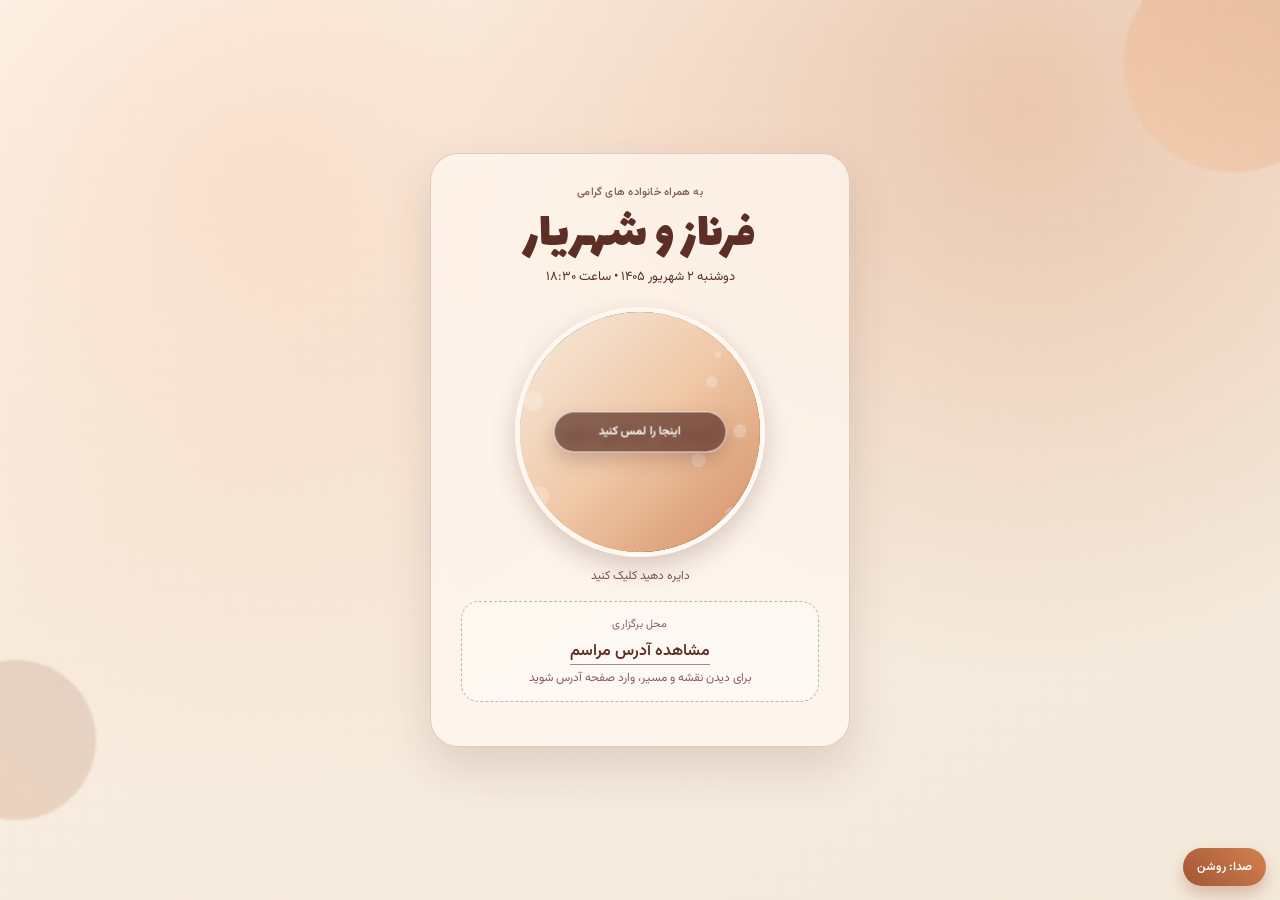
==== index.html @ f707d0f6 "Add start audio button and implement audio playback functionality" ====
<!doctype html>
<html lang="fa" dir="rtl">
  <head>
    <meta charset="UTF-8" />
    <meta name="viewport" content="width=device-width, initial-scale=1, viewport-fit=cover" />
    <title>دعوت نامه عروسی</title>
    <meta
      name="description"
      content="کارت دعوت عروسی تعاملی با تصویر خراش پذیر، آدرس قابل کلیک و اشتراک گذاری آسان"
    />
    <meta property="og:type" content="website" />
    <meta property="og:locale" content="fa_IR" />
    <meta property="og:site_name" content="دعوت نامه عروسی" />
    <meta property="og:title" content="دعوت نامه عروسی فرناز و شهریار" />
    <meta
      property="og:description"
      content="با افتخار شما را به جشن عروسی فرناز و شهریار دعوت می کنیم"
    />
    <meta property="og:url" content="https://tafti.github.io/farnaz-wed-invitation/" />
    <meta
      property="og:image"
      content="https://tafti.github.io/farnaz-wed-invitation/assets/share-thumb.png"
    />
    <meta property="og:image:width" content="1200" />
    <meta property="og:image:height" content="1200" />

    <meta name="twitter:card" content="summary_large_image" />
    <meta name="twitter:title" content="دعوت نامه عروسی فرناز و شهریار" />
    <meta
      name="twitter:description"
      content="با افتخار شما را به جشن عروسی فرناز و شهریار دعوت می کنیم"
    />
    <meta
      name="twitter:image"
      content="https://tafti.github.io/farnaz-wed-invitation/assets/share-thumb.png"
    />
    <link rel="preconnect" href="https://fonts.googleapis.com" />
    <link rel="preconnect" href="https://fonts.gstatic.com" crossorigin />
    <link
      href="https://fonts.googleapis.com/css2?family=Lalezar&family=Vazirmatn:wght@300;400;500;600;700&display=swap"
      rel="stylesheet"
    />
    <link rel="stylesheet" href="styles.css" />
  </head>
  <body>
    <div class="intro-doors" aria-hidden="true">
      <div class="intro-door intro-door-left"></div>
      <div class="intro-door intro-door-right"></div>
      <div class="intro-door-title">دعوت عروسی</div>
    </div>

    <main class="page">
      <div class="bg-shape bg-shape-1" aria-hidden="true"></div>
      <div class="bg-shape bg-shape-2" aria-hidden="true"></div>
      <div class="grain" aria-hidden="true"></div>

      <section class="invite-card" aria-label="کارت دعوت عروسی">
        <p class="eyebrow">به همراه خانواده های گرامی</p>
        <h1 class="names"> فرناز  و شهریار</h1>
        <p class="date">دوشنبه ۲ شهریور ۱۴۰۵ • ساعت ۱۸:۳۰</p>

        <div class="scratch-wrap">
          <div class="reveal-photo" role="img" aria-label="تصویر عروس و داماد">
            <img src="shahriarwed.jpg" alt="تصویر عروس و داماد" />
            <canvas id="scratchCanvas" aria-hidden="true"></canvas>
            <button id="startAudioBtn" class="start-audio-btn" type="button">   اینجا را لمس کنید
            </button>
          </div>
          <p class="scratch-hint" id="scratchHint">دایره دهید کلیک کنید</p>
        </div>

        <div class="details">
          <p class="detail-title">محل برگزاری</p>
          <a
            class="venue-link"
            href="address.html"
            aria-label="باز کردن صفحه آدرس"
          >
            مشاهده آدرس مراسم
          </a>
          <p class="detail-note">برای دیدن نقشه و مسیر، وارد صفحه آدرس شوید</p>
        </div>

      </section>
    </main>

    <button id="muteBtn" class="mute-btn" type="button" aria-label="قطع یا وصل صدا">
      صدا: روشن
    </button>

    <audio
      id="weddingAudio"
      src="assets/wedding.mp3"
      loop
      preload="auto"
      playsinline
      webkit-playsinline
    ></audio>

    <script src="script.js"></script>
  </body>
</html>
---- styles.css ----
:root {
  --sand: #f3e9db;
  --peach: #f6c8a7;
  --amber: #d2814f;
  --plum: #5b2f26;
  --cream: #fff8f1;
  --card: rgba(255, 248, 241, 0.76);
  --line: rgba(91, 47, 38, 0.2);
  --shadow: 0 20px 45px rgba(91, 47, 38, 0.15);
}

* {
  box-sizing: border-box;
}

html,
body {
  margin: 0;
  min-height: 100%;
}

body {
  font-family: "Vazirmatn", sans-serif;
  color: var(--plum);
  background:
    radial-gradient(circle at 20% 20%, rgba(246, 200, 167, 0.45), transparent 50%),
    radial-gradient(circle at 80% 12%, rgba(210, 129, 79, 0.35), transparent 44%),
    linear-gradient(145deg, #fffaf4 0%, #f8ecdf 35%, #f3e9db 100%);
}

.intro-doors {
  position: fixed;
  inset: 0;
  z-index: 30;
  pointer-events: none;
  overflow: hidden;
  animation: hideIntro 160ms linear 1650ms forwards;
}

.intro-door {
  position: absolute;
  top: 0;
  bottom: 0;
  width: 50%;
  background:
    linear-gradient(180deg, rgba(255, 255, 255, 0.52), rgba(217, 203, 191, 0.34)),
    repeating-linear-gradient(
      90deg,
      rgba(255, 255, 255, 0.32) 0,
      rgba(255, 255, 255, 0.32) 10px,
      rgba(225, 216, 206, 0.4) 10px,
      rgba(225, 216, 206, 0.4) 20px
    ),
    linear-gradient(140deg, #ffffff, #efe5db);
  box-shadow:
    inset 0 0 0 2px rgba(241, 233, 225, 0.95),
    inset 0 0 40px rgba(183, 161, 139, 0.16);
}

.intro-door::before,
.intro-door::after {
  content: "";
  position: absolute;
}

.intro-door::before {
  inset: 12% 10%;
  border-radius: 10px;
  border: 2px solid rgba(201, 183, 165, 0.45);
}

.intro-door::after {
  top: 50%;
  width: 14px;
  height: 14px;
  border-radius: 50%;
  transform: translateY(-50%);
  background: radial-gradient(circle at 35% 35%, #fff5e2, #d4a070 60%, #9b673d 100%);
}

.intro-door-left {
  left: 0;
  transform-origin: left center;
  animation: introOpenLeft 1300ms cubic-bezier(0.2, 0.82, 0.2, 1) 320ms forwards;
}

.intro-door-left::after {
  right: 14px;
}

.intro-door-right {
  right: 0;
  transform-origin: right center;
  animation: introOpenRight 1300ms cubic-bezier(0.2, 0.82, 0.2, 1) 320ms forwards;
}

.intro-door-right::after {
  left: 14px;
}

.intro-door-title {
  position: absolute;
  top: 12%;
  left: 50%;
  transform: translateX(-50%);
  font-family: "Lalezar", cursive;
  font-size: clamp(32px, 8vw, 54px);
  color: #fff8f0;
  letter-spacing: 0.02em;
  text-shadow: 0 2px 14px rgba(0, 0, 0, 0.35);
  animation: introTitleFade 900ms ease 350ms forwards;
}

.page {
  position: relative;
  min-height: 100dvh;
  padding: 16px;
  display: grid;
  place-items: center;
  overflow: hidden;
}

.bg-shape {
  position: absolute;
  border-radius: 999px;
  filter: blur(1px);
  animation: float 9s ease-in-out infinite;
}

.bg-shape-1 {
  width: 220px;
  height: 220px;
  background: linear-gradient(45deg, rgba(246, 200, 167, 0.6), rgba(210, 129, 79, 0.35));
  top: -48px;
  right: -64px;
}

.bg-shape-2 {
  width: 160px;
  height: 160px;
  background: linear-gradient(45deg, rgba(210, 129, 79, 0.25), rgba(91, 47, 38, 0.13));
  left: -64px;
  bottom: 80px;
  animation-delay: 1.2s;
}

.grain {
  position: absolute;
  inset: 0;
  background-image: radial-gradient(rgba(255, 255, 255, 0.3) 1px, transparent 0);
  background-size: 3px 3px;
  mix-blend-mode: soft-light;
  pointer-events: none;
}

.invite-card {
  position: relative;
  z-index: 1;
  width: min(100%, 420px);
  padding: 26px 22px 28px;
  border-radius: 28px;
  background: var(--card);
  border: 1px solid var(--line);
  backdrop-filter: blur(9px);
  box-shadow: var(--shadow);
  text-align: center;
  animation: reveal 700ms cubic-bezier(0.2, 0.9, 0.25, 1);
}

.eyebrow {
  margin: 0;
  letter-spacing: 0.02em;
  font-size: 11px;
  font-weight: 500;
  opacity: 0.78;
}

.names {
  margin: 10px 0 6px;
  font-family: "Lalezar", cursive;
  font-size: clamp(40px, 12vw, 52px);
  line-height: 0.95;
  font-weight: 400;
}

.date {
  margin: 0 0 20px;
  font-size: 13px;
  letter-spacing: 0;
}

.scratch-wrap {
  margin: 0 auto 16px;
}

.reveal-photo {
  position: relative;
  width: min(70vw, 250px);
  aspect-ratio: 1;
  margin: 0 auto;
  border-radius: 50%;
  overflow: hidden;
  border: 5px solid rgba(255, 248, 241, 0.9);
  box-shadow: 0 10px 26px rgba(91, 47, 38, 0.23);
}

.reveal-photo img,
.reveal-photo canvas {
  position: absolute;
  inset: 0;
  width: 100%;
  height: 100%;
}

.reveal-photo img {
  object-fit: cover;
  transform: scale(1.02);
}

.reveal-photo canvas {
  touch-action: none;
}

.start-audio-btn {
  position: absolute;
  z-index: 2;
  top: 50%;
  left: 50%;
  width: min(72%, 178px);
  transform: translate(-50%, -50%);
  border: 1px solid rgba(255, 255, 255, 0.78);
  border-radius: 999px;
  padding: 10px 12px;
  font: inherit;
  font-size: 12px;
  font-weight: 600;
  line-height: 1.6;
  color: #fff;
  background: rgba(91, 47, 38, 0.7);
  box-shadow: 0 8px 18px rgba(91, 47, 38, 0.25);
  backdrop-filter: blur(4px);
  cursor: pointer;
  transition: opacity 220ms ease, transform 220ms ease;
}

.start-audio-btn.is-hidden {
  opacity: 0;
  transform: translate(-50%, -50%) scale(0.9);
  pointer-events: none;
}

.scratch-hint {
  margin: 10px 0 0;
  font-size: 12px;
  letter-spacing: 0;
  opacity: 0.8;
  transition: opacity 220ms ease;
}

.details {
  margin: 16px 0 14px;
  padding: 14px;
  border-radius: 18px;
  border: 1px dashed rgba(91, 47, 38, 0.34);
  background: rgba(255, 255, 255, 0.33);
}

.detail-title {
  margin: 0;
  letter-spacing: 0.02em;
  font-size: 11px;
  opacity: 0.74;
}

.venue-link {
  display: inline-block;
  margin: 6px 0 4px;
  color: var(--plum);
  font-weight: 600;
  text-decoration: none;
  border-bottom: 1px solid rgba(91, 47, 38, 0.55);
}

.detail-note {
  margin: 0;
  font-size: 12px;
  opacity: 0.75;
}

.address-card {
  width: min(100%, 460px);
}

.address-image-wrap {
  margin: 0 auto 14px;
  border-radius: 16px;
  overflow: hidden;
  border: 1px solid rgba(91, 47, 38, 0.2);
  background: rgba(255, 255, 255, 0.5);
}

.address-image {
  display: block;
  width: 100%;
  height: auto;
}

.back-link {
  display: inline-block;
  margin-top: 6px;
  color: var(--plum);
  font-weight: 500;
  text-decoration: none;
  border-bottom: 1px solid rgba(91, 47, 38, 0.5);
}

.mute-btn {
  position: fixed;
  right: 14px;
  bottom: calc(14px + env(safe-area-inset-bottom));
  z-index: 40;
  border: 0;
  border-radius: 999px;
  padding: 10px 14px;
  font: inherit;
  font-size: 12px;
  font-weight: 600;
  color: #fff;
  background: linear-gradient(45deg, #a25534, #d2814f);
  box-shadow: 0 8px 16px rgba(162, 85, 52, 0.32);
  cursor: pointer;
}


@keyframes reveal {
  from {
    opacity: 0;
    transform: translateY(14px) scale(0.98);
  }

  to {
    opacity: 1;
    transform: translateY(0) scale(1);
  }
}

@keyframes introOpenLeft {
  from {
    transform: perspective(1100px) rotateY(0deg);
  }

  to {
    transform: perspective(1100px) rotateY(-110deg);
  }
}

@keyframes introOpenRight {
  from {
    transform: perspective(1100px) rotateY(0deg);
  }

  to {
    transform: perspective(1100px) rotateY(110deg);
  }
}

@keyframes introTitleFade {
  from {
    opacity: 1;
  }

  to {
    opacity: 0;
  }
}

@keyframes hideIntro {
  to {
    opacity: 0;
    visibility: hidden;
  }
}

@keyframes float {
  0%,
  100% {
    transform: translateY(0) rotate(0deg);
  }

  50% {
    transform: translateY(12px) rotate(4deg);
  }
}

@media (min-width: 640px) {
  .invite-card {
    padding: 30px;
  }
}

@media (prefers-reduced-motion: reduce) {
  .intro-doors {
    display: none;
  }

  *,
  *::before,
  *::after {
    animation: none !important;
    transition: none !important;
    scroll-behavior: auto !important;
  }
}
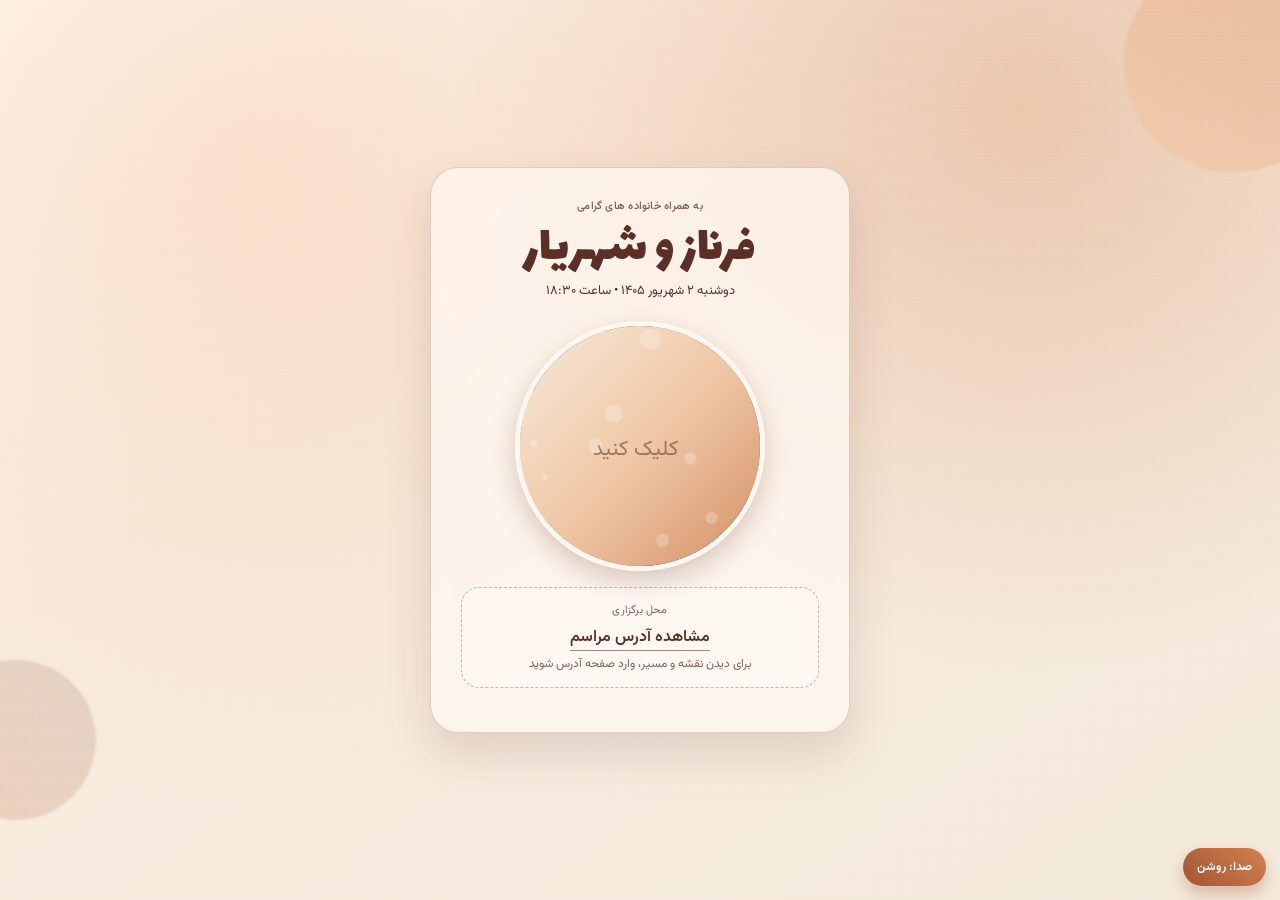
==== commit d3bd0828: "Remove start audio button and associated styles from the scratch card setup" ====
--- a/index.html
+++ b/index.html
@@ -63,10 +63,8 @@
           <div class="reveal-photo" role="img" aria-label="تصویر عروس و داماد">
             <img src="shahriarwed.jpg" alt="تصویر عروس و داماد" />
             <canvas id="scratchCanvas" aria-hidden="true"></canvas>
-            <button id="startAudioBtn" class="start-audio-btn" type="button">   اینجا را لمس کنید
-            </button>
           </div>
-          <p class="scratch-hint" id="scratchHint">دایره دهید کلیک کنید</p>
+         
         </div>
 
         <div class="details">
--- a/styles.css
+++ b/styles.css
@@ -221,34 +221,6 @@
   touch-action: none;
 }
 
-.start-audio-btn {
-  position: absolute;
-  z-index: 2;
-  top: 50%;
-  left: 50%;
-  width: min(72%, 178px);
-  transform: translate(-50%, -50%);
-  border: 1px solid rgba(255, 255, 255, 0.78);
-  border-radius: 999px;
-  padding: 10px 12px;
-  font: inherit;
-  font-size: 12px;
-  font-weight: 600;
-  line-height: 1.6;
-  color: #fff;
-  background: rgba(91, 47, 38, 0.7);
-  box-shadow: 0 8px 18px rgba(91, 47, 38, 0.25);
-  backdrop-filter: blur(4px);
-  cursor: pointer;
-  transition: opacity 220ms ease, transform 220ms ease;
-}
-
-.start-audio-btn.is-hidden {
-  opacity: 0;
-  transform: translate(-50%, -50%) scale(0.9);
-  pointer-events: none;
-}
-
 .scratch-hint {
   margin: 10px 0 0;
   font-size: 12px;
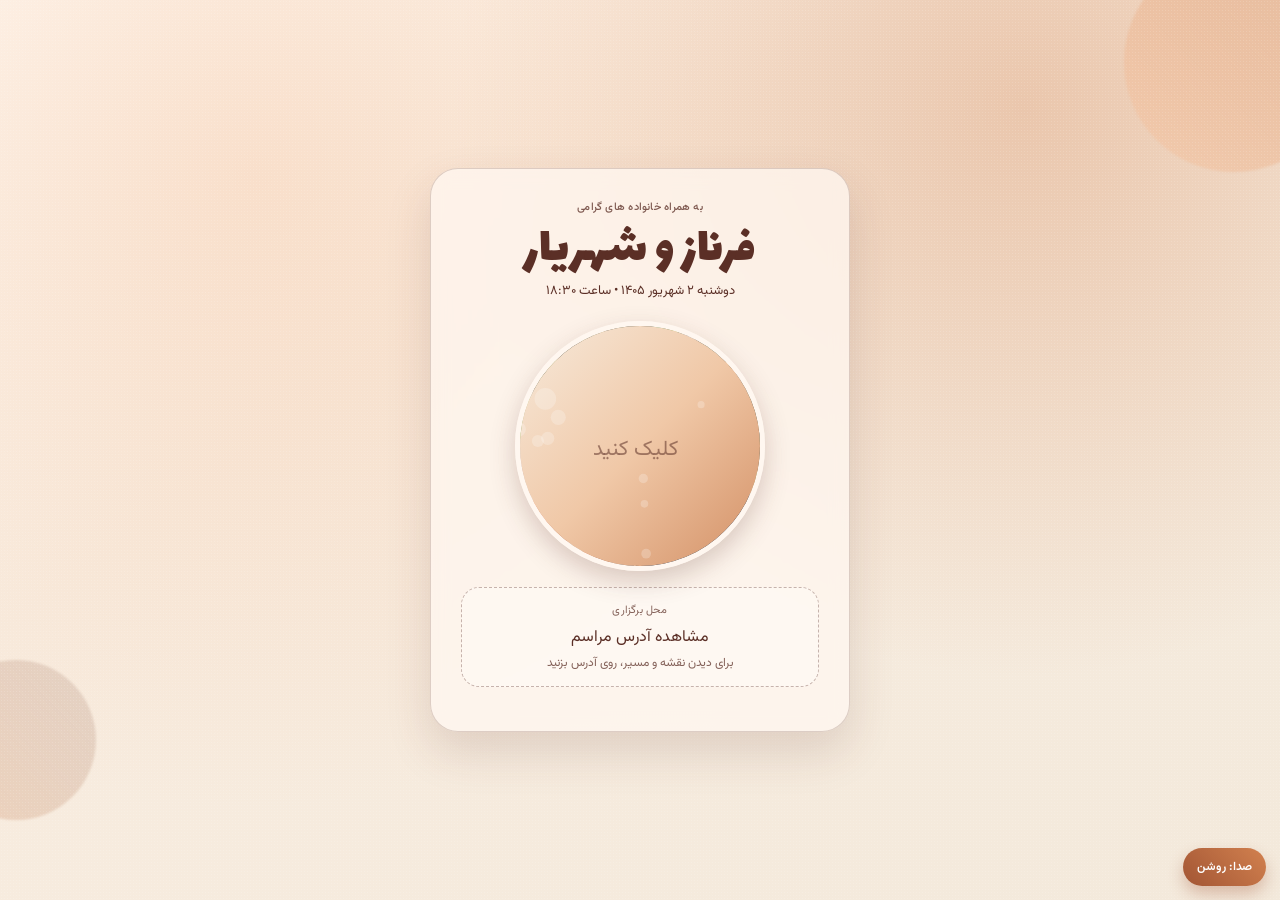
==== commit 110d481a: "Add address modal and audio playback functionality with mute control" ====
--- a/index.html
+++ b/index.html
@@ -69,18 +69,34 @@
 
         <div class="details">
           <p class="detail-title">محل برگزاری</p>
-          <a
-            class="venue-link"
-            href="address.html"
-            aria-label="باز کردن صفحه آدرس"
-          >
+          <button id="addressBtn" class="venue-link address-open-btn" type="button" aria-haspopup="dialog">
             مشاهده آدرس مراسم
-          </a>
-          <p class="detail-note">برای دیدن نقشه و مسیر، وارد صفحه آدرس شوید</p>
+          </button>
+          <p class="detail-note">برای دیدن نقشه و مسیر، روی آدرس بزنید</p>
         </div>
 
       </section>
     </main>
+
+    <div id="addressModal" class="address-modal" aria-hidden="true" role="dialog" aria-modal="true" aria-label="آدرس مراسم">
+      <div class="address-modal-backdrop" data-close-address></div>
+      <section class="address-modal-content">
+        <button class="address-modal-close" type="button" data-close-address aria-label="بستن صفحه آدرس">×</button>
+        <p class="eyebrow">آدرس مراسم</p>
+        <h2 class="names">فرناز و شهریار</h2>
+        <div class="address-image-wrap">
+          <img src="address.jpg" alt="نقشه و QR آدرس مراسم" class="address-image" />
+        </div>
+        <a
+          class="map-route-link"
+          href="https://balad.ir/p/%D8%A8%D8%A7%D8%BA-%D8%B9%D9%85%D8%A7%D8%B1%D8%AA-%D9%85%D8%A7%D8%B1%DB%8C%D9%86%D8%A7_ceremonial-services-6sV43KszL1FpoL#15/35.67526/51.08919"
+          target="_blank"
+          rel="noopener noreferrer"
+        >
+          باز کردن مسیر در نقشه
+        </a>
+      </section>
+    </div>
 
     <button id="muteBtn" class="mute-btn" type="button" aria-label="قطع یا وصل صدا">
       صدا: روشن
--- a/styles.css
+++ b/styles.css
@@ -253,6 +253,14 @@
   border-bottom: 1px solid rgba(91, 47, 38, 0.55);
 }
 
+.address-open-btn {
+  border: 0;
+  padding: 0;
+  font: inherit;
+  background: transparent;
+  cursor: pointer;
+}
+
 .detail-note {
   margin: 0;
   font-size: 12px;
@@ -303,6 +311,85 @@
   cursor: pointer;
 }
 
+.address-modal {
+  position: fixed;
+  z-index: 35;
+  inset: 0;
+  display: grid;
+  place-items: center;
+  padding: 18px;
+  opacity: 0;
+  visibility: hidden;
+  transition: opacity 220ms ease, visibility 220ms ease;
+}
+
+.address-modal.is-open {
+  opacity: 1;
+  visibility: visible;
+}
+
+.address-modal-backdrop {
+  position: absolute;
+  inset: 0;
+  background: rgba(47, 23, 18, 0.6);
+  backdrop-filter: blur(5px);
+}
+
+.address-modal-content {
+  position: relative;
+  z-index: 1;
+  width: min(100%, 460px);
+  max-height: min(88dvh, 760px);
+  overflow: auto;
+  padding: 24px 20px 20px;
+  border: 1px solid rgba(255, 255, 255, 0.62);
+  border-radius: 26px;
+  background: #fff8f1;
+  box-shadow: 0 24px 56px rgba(47, 23, 18, 0.35);
+  text-align: center;
+  transform: translateY(14px) scale(0.97);
+  transition: transform 220ms ease;
+}
+
+.address-modal.is-open .address-modal-content {
+  transform: translateY(0) scale(1);
+}
+
+.address-modal-content .names {
+  margin-bottom: 16px;
+}
+
+.address-modal-close {
+  position: absolute;
+  top: 8px;
+  left: 10px;
+  width: 34px;
+  height: 34px;
+  border: 0;
+  border-radius: 50%;
+  color: var(--plum);
+  background: rgba(91, 47, 38, 0.1);
+  font-size: 26px;
+  line-height: 1;
+  cursor: pointer;
+}
+
+.map-route-link {
+  display: inline-block;
+  margin-top: 4px;
+  border-radius: 999px;
+  padding: 12px 20px;
+  color: #fff;
+  background: linear-gradient(45deg, #a25534, #d2814f);
+  box-shadow: 0 8px 16px rgba(162, 85, 52, 0.3);
+  font-weight: 600;
+  text-decoration: none;
+}
+
+body.modal-open {
+  overflow: hidden;
+}
+
 
 @keyframes reveal {
   from {
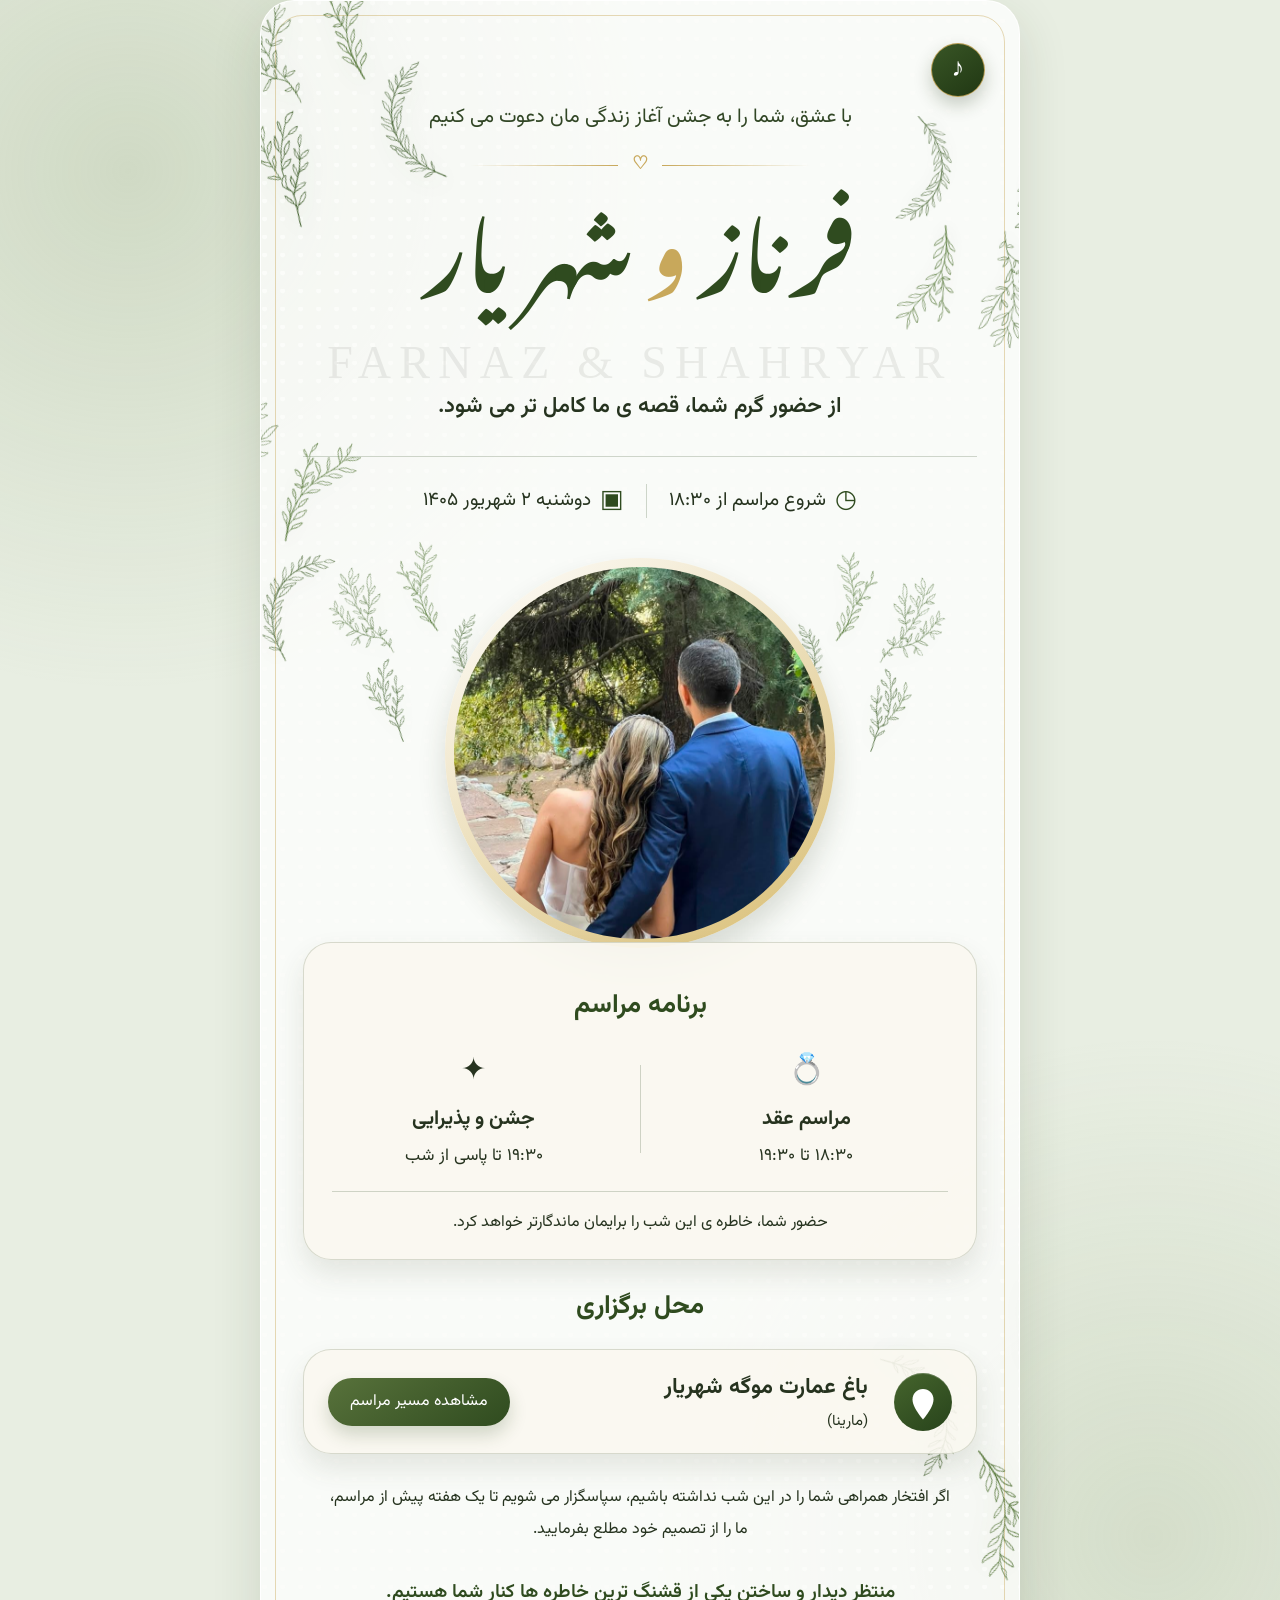
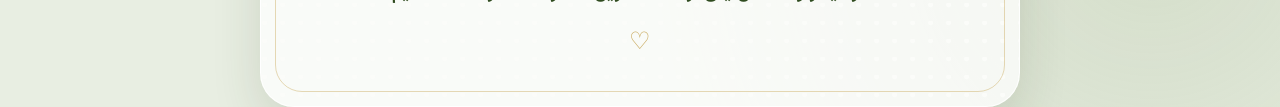
==== commit 5d898d89: "Add new styles for invitation page and update existing styles - Introduced a new CSS file `styles-sa" ====
--- a/index.html
+++ b/index.html
@@ -4,86 +4,115 @@
     <meta charset="UTF-8" />
     <meta name="viewport" content="width=device-width, initial-scale=1, viewport-fit=cover" />
     <title>دعوت نامه عروسی</title>
-    <meta
-      name="description"
-      content="کارت دعوت عروسی تعاملی با تصویر خراش پذیر، آدرس قابل کلیک و اشتراک گذاری آسان"
-    />
+    <meta name="description" content="دعوت نامه عروسی فرناز و شهریار" />
     <meta property="og:type" content="website" />
     <meta property="og:locale" content="fa_IR" />
     <meta property="og:site_name" content="دعوت نامه عروسی" />
     <meta property="og:title" content="دعوت نامه عروسی فرناز و شهریار" />
-    <meta
-      property="og:description"
-      content="با افتخار شما را به جشن عروسی فرناز و شهریار دعوت می کنیم"
-    />
+    <meta property="og:description" content="با افتخار شما را به جشن عروسی فرناز و شهریار دعوت می کنیم" />
     <meta property="og:url" content="https://tafti.github.io/farnaz-wed-invitation/" />
-    <meta
-      property="og:image"
-      content="https://tafti.github.io/farnaz-wed-invitation/assets/share-thumb.png"
-    />
+    <meta property="og:image" content="https://tafti.github.io/farnaz-wed-invitation/assets/share-thumb.png" />
     <meta property="og:image:width" content="1200" />
     <meta property="og:image:height" content="1200" />
 
     <meta name="twitter:card" content="summary_large_image" />
     <meta name="twitter:title" content="دعوت نامه عروسی فرناز و شهریار" />
-    <meta
-      name="twitter:description"
-      content="با افتخار شما را به جشن عروسی فرناز و شهریار دعوت می کنیم"
-    />
-    <meta
-      name="twitter:image"
-      content="https://tafti.github.io/farnaz-wed-invitation/assets/share-thumb.png"
-    />
+    <meta name="twitter:description" content="با افتخار شما را به جشن عروسی فرناز و شهریار دعوت می کنیم" />
+    <meta name="twitter:image" content="https://tafti.github.io/farnaz-wed-invitation/assets/share-thumb.png" />
+
     <link rel="preconnect" href="https://fonts.googleapis.com" />
     <link rel="preconnect" href="https://fonts.gstatic.com" crossorigin />
     <link
-      href="https://fonts.googleapis.com/css2?family=Lalezar&family=Vazirmatn:wght@300;400;500;600;700&display=swap"
+      href="https://fonts.googleapis.com/css2?family=Noto+Nastaliq+Urdu:wght@600;700&family=Vazirmatn:wght@300;400;500;600;700&display=swap"
       rel="stylesheet"
     />
     <link rel="stylesheet" href="styles.css" />
   </head>
   <body>
-    <div class="intro-doors" aria-hidden="true">
-      <div class="intro-door intro-door-left"></div>
-      <div class="intro-door intro-door-right"></div>
-      <div class="intro-door-title">دعوت عروسی</div>
-    </div>
+    <main class="invite" aria-label="کارت دعوت عروسی">
+      <div class="leaf leaf-top" aria-hidden="true"></div>
+      <div class="leaf leaf-bottom" aria-hidden="true"></div>
+      <div class="leaf leaf-side-left" aria-hidden="true"></div>
+      <div class="leaf leaf-side-right" aria-hidden="true"></div>
+      <div class="leaf leaf-photo-left" aria-hidden="true"></div>
+      <div class="leaf leaf-photo-right" aria-hidden="true"></div>
 
-    <main class="page">
-      <div class="bg-shape bg-shape-1" aria-hidden="true"></div>
-      <div class="bg-shape bg-shape-2" aria-hidden="true"></div>
-      <div class="grain" aria-hidden="true"></div>
+      <button id="musicBtn" class="music" type="button" aria-label="پخش موسیقی">
+        <span class="music-note">♪</span>
+      </button>
 
-      <section class="invite-card" aria-label="کارت دعوت عروسی">
-        <p class="eyebrow">به همراه خانواده های گرامی</p>
-        <h1 class="names"> فرناز  و شهریار</h1>
-        <p class="date">دوشنبه ۲ شهریور ۱۴۰۵ • ساعت ۱۸:۳۰</p>
+      <section class="hero">
+        <p class="intro">با عشق، شما را به جشن آغاز زندگی مان دعوت می کنیم</p>
 
-        <div class="scratch-wrap">
-          <div class="reveal-photo" role="img" aria-label="تصویر عروس و داماد">
-            <img src="shahriarwed.jpg" alt="تصویر عروس و داماد" />
-            <canvas id="scratchCanvas" aria-hidden="true"></canvas>
-          </div>
-         
+        <div class="divider divider-top"><i></i><b>♡</b><i></i></div>
+
+        <div class="names-wrap">
+          <div class="names-en" aria-hidden="true">FARNAZ &amp; SHAHRYAR</div>
+          <h1>فرناز <span>و</span> شهریار</h1>
         </div>
 
-        <div class="details">
-          <p class="detail-title">محل برگزاری</p>
-          <button id="addressBtn" class="venue-link address-open-btn" type="button" aria-haspopup="dialog">
-            مشاهده آدرس مراسم
-          </button>
-          <p class="detail-note">برای دیدن نقشه و مسیر، روی آدرس بزنید</p>
+        <p class="warm">از حضور گرم شما، قصه ی ما کامل تر می شود.</p>
+
+        <div class="meta">
+          <div><span class="icon">◷</span> شروع مراسم از ۱۸:۳۰</div>
+          <div class="meta-sep"></div>
+          <div><span class="icon">▣</span> دوشنبه ۲ شهریور ۱۴۰۵</div>
         </div>
 
+        <figure class="photo">
+          <img src="bg-image.jpg" alt="تصویر فرناز و شهریار" />
+        </figure>
       </section>
+
+      <section class="panel schedule">
+        <h2>برنامه مراسم</h2>
+        <div class="schedule-grid">
+          <div class="schedule-item">
+            <div class="schedule-icon">💍</div>
+            <strong>مراسم عقد</strong>
+            <span>۱۸:۳۰ تا ۱۹:۳۰</span>
+          </div>
+          <div class="vertical-line"></div>
+          <div class="schedule-item">
+            <div class="schedule-icon">✦</div>
+            <strong>جشن و پذیرایی</strong>
+            <span>۱۹:۳۰ تا پاسی از شب</span>
+          </div>
+        </div>
+        <p>حضور شما، خاطره ی این شب را برایمان ماندگارتر خواهد کرد.</p>
+      </section>
+
+      <section class="location">
+        <h2>محل برگزاری</h2>
+        <div class="panel location-card">
+          <div class="pin" aria-hidden="true">
+            <svg viewBox="0 0 48 48" role="presentation" focusable="false">
+              <path d="M24 44c8-10.2 12-17 12-23 0-7-5.4-12-12-12S12 14 12 21c0 6 4 12.8 12 23Z" />
+              <circle cx="24" cy="21" r="5.5" />
+            </svg>
+          </div>
+          <div class="address">
+            <strong>باغ عمارت موگه شهریار </strong>
+            <span> (مارینا)</span>
+          </div>
+          <button id="addressBtn" class="route" type="button" aria-haspopup="dialog">مشاهده مسیر مراسم</button>
+        </div>
+      </section>
+
+      <p class="rsvp">
+        اگر افتخار همراهی شما را در این شب نداشته باشیم، سپاسگزار می شویم تا یک هفته پیش از مراسم،
+        ما را از تصمیم خود مطلع بفرمایید.
+      </p>
+
+      <p class="closing">منتظر دیدار و ساختن یکی از قشنگ ترین خاطره ها کنار شما هستیم.</p>
+      <div class="footer-heart">♡</div>
     </main>
 
     <div id="addressModal" class="address-modal" aria-hidden="true" role="dialog" aria-modal="true" aria-label="آدرس مراسم">
       <div class="address-modal-backdrop" data-close-address></div>
       <section class="address-modal-content">
         <button class="address-modal-close" type="button" data-close-address aria-label="بستن صفحه آدرس">×</button>
-        <p class="eyebrow">آدرس مراسم</p>
-        <h2 class="names">فرناز و شهریار</h2>
+        <p class="modal-title">آدرس مراسم</p>
         <div class="address-image-wrap">
           <img src="address.jpg" alt="نقشه و QR آدرس مراسم" class="address-image" />
         </div>
@@ -98,18 +127,7 @@
       </section>
     </div>
 
-    <button id="muteBtn" class="mute-btn" type="button" aria-label="قطع یا وصل صدا">
-      صدا: روشن
-    </button>
-
-    <audio
-      id="weddingAudio"
-      src="assets/wedding.mp3"
-      loop
-      preload="auto"
-      playsinline
-      webkit-playsinline
-    ></audio>
+    <audio id="weddingAudio" src="assets/wedding.mp3" loop preload="metadata" playsinline webkit-playsinline></audio>
 
     <script src="script.js"></script>
   </body>
--- a/styles.css
+++ b/styles.css
@@ -1,323 +1,462 @@
+@charset "UTF-8";
+
+@font-face {
+  font-family: "Hastifont";
+  src:
+    local("Hastifont"),
+    local("Hasti"),
+    local("Hasti Font");
+  font-display: swap;
+}
+
 :root {
-  --sand: #f3e9db;
-  --peach: #f6c8a7;
-  --amber: #d2814f;
-  --plum: #5b2f26;
-  --cream: #fff8f1;
-  --card: rgba(255, 248, 241, 0.76);
-  --line: rgba(91, 47, 38, 0.2);
-  --shadow: 0 20px 45px rgba(91, 47, 38, 0.15);
+  --green: #2f4b1f;
+  --green-2: #61754a;
+  --gold: #c8a85b;
+  --cream: #f7f3e9;
+  --paper: #fbf9f2;
+  --ink: #26331f;
+  --line: rgba(70, 91, 55, 0.24);
+  --shadow: 0 18px 50px rgba(41, 55, 31, 0.14);
 }
 
 * {
   box-sizing: border-box;
 }
 
-html,
+html {
+  background: #e9eee3;
+}
+
 body {
   margin: 0;
-  min-height: 100%;
-}
-
-body {
-  font-family: "Vazirmatn", sans-serif;
-  color: var(--plum);
+  min-height: 100vh;
+  color: var(--ink);
   background:
-    radial-gradient(circle at 20% 20%, rgba(246, 200, 167, 0.45), transparent 50%),
-    radial-gradient(circle at 80% 12%, rgba(210, 129, 79, 0.35), transparent 44%),
-    linear-gradient(145deg, #fffaf4 0%, #f8ecdf 35%, #f3e9db 100%);
-}
-
-.intro-doors {
-  position: fixed;
-  inset: 0;
-  z-index: 30;
+    radial-gradient(circle at 10% 10%, rgba(157, 176, 135, 0.32), transparent 27%),
+    radial-gradient(circle at 90% 90%, rgba(157, 176, 135, 0.26), transparent 26%),
+    #e8eee2;
+  font-family: "Vazirmatn", "Tahoma", sans-serif;
+}
+
+button,
+a {
+  font: inherit;
+}
+
+.invite {
+  position: relative;
+  width: min(100%, 760px);
+  margin: 0 auto;
+  min-height: 100vh;
+  overflow: hidden;
+  padding: 58px 42px 44px;
+  background:
+    linear-gradient(rgba(255, 255, 255, 0.74), rgba(255, 255, 255, 0.74)),
+    radial-gradient(circle at 20% 10%, #eef3e8 0 2px, transparent 3px);
+  background-size: auto, 18px 18px;
+  border: 1px solid rgba(255, 255, 255, 0.9);
+  border-radius: 34px;
+  box-shadow: var(--shadow);
+}
+
+.invite::before {
+  content: "";
+  position: absolute;
+  inset: 14px;
+  border: 1px solid rgba(200, 168, 91, 0.44);
+  border-radius: 27px;
   pointer-events: none;
-  overflow: hidden;
-  animation: hideIntro 160ms linear 1650ms forwards;
-}
-
-.intro-door {
-  position: absolute;
-  top: 0;
-  bottom: 0;
-  width: 50%;
-  background:
-    linear-gradient(180deg, rgba(255, 255, 255, 0.52), rgba(217, 203, 191, 0.34)),
-    repeating-linear-gradient(
-      90deg,
-      rgba(255, 255, 255, 0.32) 0,
-      rgba(255, 255, 255, 0.32) 10px,
-      rgba(225, 216, 206, 0.4) 10px,
-      rgba(225, 216, 206, 0.4) 20px
-    ),
-    linear-gradient(140deg, #ffffff, #efe5db);
-  box-shadow:
-    inset 0 0 0 2px rgba(241, 233, 225, 0.95),
-    inset 0 0 40px rgba(183, 161, 139, 0.16);
-}
-
-.intro-door::before,
-.intro-door::after {
+}
+
+.leaf {
+  position: absolute;
+  width: 300px;
+  height: 240px;
+  opacity: 1;
+  pointer-events: none;
+  background: url("branch leaves.svg") center / contain no-repeat;
+  filter: drop-shadow(0 8px 10px rgba(53, 74, 38, 0.12));
+}
+
+.leaf-top {
+  top: -34px;
+  left: -82px;
+  transform: rotate(-18deg) scale(1.04);
+}
+
+.leaf-bottom {
+  right: -146px;
+  bottom: 148px;
+  transform: rotate(155deg) scale(1.1);
+}
+
+.leaf-side-left {
+  left: -156px;
+  top: 404px;
+  transform: rotate(22deg) scale(0.98);
+  opacity: 0.95;
+}
+
+.leaf-side-right {
+  right: -108px;
+  top: 112px;
+  transform: rotate(188deg) scale(0.92);
+  opacity: 0.95;
+}
+
+.leaf-photo-left {
+  width: 180px;
+  height: 180px;
+  left: 62px;
+  top: 548px;
+  transform: rotate(-24deg);
+  opacity: 0.96;
+  z-index: 0;
+  background-image: url("branch leaves.svg");
+}
+
+.leaf-photo-right {
+  width: 180px;
+  height: 180px;
+  right: 68px;
+  top: 558px;
+  transform: rotate(24deg) scaleX(-1);
+  opacity: 0.96;
+  z-index: 0;
+  background-image: url("branch leaves.svg");
+}
+.music {
+  position: absolute;
+  top: 42px;
+  z-index: 5;
+  border: 0;
+  color: #fff;
+  background: linear-gradient(145deg, #395626, #203713);
+  box-shadow: 0 8px 18px rgba(33, 55, 20, 0.24);
+  cursor: pointer;
+}
+
+.music {
+  right: 34px;
+  width: 54px;
+  height: 54px;
+  border-radius: 50%;
+  display: grid;
+  place-items: center;
+  border: 1px solid rgba(200, 168, 91, 0.88);
+  transition: transform 180ms ease, background 180ms ease;
+}
+
+.music-note {
+  font-size: 26px;
+  line-height: 1;
+}
+
+.music.is-playing {
+  background: linear-gradient(145deg, #9c7c36, #6e5524);
+  transform: scale(1.04);
+}
+
+.hero {
+  text-align: center;
+  padding-top: 42px;
+  padding-bottom: 18px;
+}
+
+.intro {
+  display: inline-block;
+  margin: 0 0 18px;
+  padding: 0 16px;
+  font-size: clamp(16px, 2.5vw, 20px);
+  color: #314625;
+  position: relative;
+  z-index: 2;
+}
+
+.names-wrap {
+  position: relative;
+  isolation: isolate;
+  padding: 18px 0 44px;
+  margin-top: 0;
+}
+
+.names-en {
+  position: absolute;
+  inset: 90% 0 auto;
+  transform: translateY(-50%);
+  z-index: -1;
+  direction: ltr;
+  color: rgba(86, 92, 74, 0.1);
+  font-family: Georgia, "Times New Roman", serif;
+  font-size: clamp(24px, 5.4vw, 46px);
+  letter-spacing: 0.18em;
+  white-space: nowrap;
+}
+
+h1 {
+  margin: 0;
+  color: var(--green);
+  font-family: "Hastifont", "Noto Nastaliq Urdu", "Vazirmatn", serif;
+  font-size: clamp(52px, 10vw, 84px);
+  font-weight: 700;
+  line-height: 1.55;
+  position: relative;
+  top: -34px;
+  z-index: 1;
+}
+
+h1 span {
+  color: var(--gold);
+}
+
+.divider {
+  display: flex;
+  align-items: center;
+  justify-content: center;
+  gap: 14px;
+  margin: 2px auto 18px;
+}
+
+.divider-top {
+  margin-top: 0;
+  margin-bottom: 10px;
+}
+
+.divider i {
+  width: 22%;
+  height: 1px;
+  background: linear-gradient(to left, transparent, var(--gold));
+}
+
+.divider i:last-child {
+  background: linear-gradient(to right, transparent, var(--gold));
+}
+
+.divider b {
+  color: var(--gold);
+  font-size: 18px;
+}
+
+.warm {
+  margin: 8px auto 32px;
+  font-size: clamp(17px, 2.8vw, 22px);
+  font-weight: 600;
+}
+
+.meta {
+  display: flex;
+  align-items: center;
+  justify-content: center;
+  gap: 22px;
+  margin: 0 auto 38px;
+  padding-top: 24px;
+  border-top: 1px solid var(--line);
+  font-size: clamp(15px, 2.5vw, 19px);
+}
+
+.meta > div {
+  display: flex;
+  align-items: center;
+  gap: 9px;
+}
+
+.meta-sep {
+  width: 1px;
+  height: 34px;
+  background: var(--line);
+}
+
+.icon {
+  color: var(--green);
+  font-size: 25px;
+}
+
+.photo {
+  position: relative;
+  width: min(64vw, 390px);
+  aspect-ratio: 1;
+  margin: 0 auto -24px;
+  border-radius: 50%;
+  padding: 9px;
+  background: linear-gradient(145deg, #fff, #d8bd72);
+  box-shadow: 0 16px 28px rgba(42, 58, 31, 0.16);
+}
+
+.photo::before,
+.photo::after {
   content: "";
   position: absolute;
-}
-
-.intro-door::before {
-  inset: 12% 10%;
-  border-radius: 10px;
-  border: 2px solid rgba(201, 183, 165, 0.45);
-}
-
-.intro-door::after {
-  top: 50%;
-  width: 14px;
-  height: 14px;
-  border-radius: 50%;
-  transform: translateY(-50%);
-  background: radial-gradient(circle at 35% 35%, #fff5e2, #d4a070 60%, #9b673d 100%);
-}
-
-.intro-door-left {
-  left: 0;
-  transform-origin: left center;
-  animation: introOpenLeft 1300ms cubic-bezier(0.2, 0.82, 0.2, 1) 320ms forwards;
-}
-
-.intro-door-left::after {
-  right: 14px;
-}
-
-.intro-door-right {
-  right: 0;
-  transform-origin: right center;
-  animation: introOpenRight 1300ms cubic-bezier(0.2, 0.82, 0.2, 1) 320ms forwards;
-}
-
-.intro-door-right::after {
-  left: 14px;
-}
-
-.intro-door-title {
-  position: absolute;
-  top: 12%;
-  left: 50%;
-  transform: translateX(-50%);
-  font-family: "Lalezar", cursive;
-  font-size: clamp(32px, 8vw, 54px);
-  color: #fff8f0;
-  letter-spacing: 0.02em;
-  text-shadow: 0 2px 14px rgba(0, 0, 0, 0.35);
-  animation: introTitleFade 900ms ease 350ms forwards;
-}
-
-.page {
-  position: relative;
-  min-height: 100dvh;
-  padding: 16px;
-  display: grid;
-  place-items: center;
-  overflow: hidden;
-}
-
-.bg-shape {
-  position: absolute;
-  border-radius: 999px;
-  filter: blur(1px);
-  animation: float 9s ease-in-out infinite;
-}
-
-.bg-shape-1 {
-  width: 220px;
-  height: 220px;
-  background: linear-gradient(45deg, rgba(246, 200, 167, 0.6), rgba(210, 129, 79, 0.35));
-  top: -48px;
-  right: -64px;
-}
-
-.bg-shape-2 {
-  width: 160px;
-  height: 160px;
-  background: linear-gradient(45deg, rgba(210, 129, 79, 0.25), rgba(91, 47, 38, 0.13));
-  left: -64px;
-  bottom: 80px;
-  animation-delay: 1.2s;
-}
-
-.grain {
-  position: absolute;
-  inset: 0;
-  background-image: radial-gradient(rgba(255, 255, 255, 0.3) 1px, transparent 0);
-  background-size: 3px 3px;
-  mix-blend-mode: soft-light;
-  pointer-events: none;
-}
-
-.invite-card {
-  position: relative;
-  z-index: 1;
-  width: min(100%, 420px);
-  padding: 26px 22px 28px;
-  border-radius: 28px;
-  background: var(--card);
-  border: 1px solid var(--line);
-  backdrop-filter: blur(9px);
-  box-shadow: var(--shadow);
-  text-align: center;
-  animation: reveal 700ms cubic-bezier(0.2, 0.9, 0.25, 1);
-}
-
-.eyebrow {
-  margin: 0;
-  letter-spacing: 0.02em;
-  font-size: 11px;
-  font-weight: 500;
+  width: 132px;
+  height: 188px;
+  bottom: 8px;
+  z-index: -1;
   opacity: 0.78;
-}
-
-.names {
-  margin: 10px 0 6px;
-  font-family: "Lalezar", cursive;
-  font-size: clamp(40px, 12vw, 52px);
-  line-height: 0.95;
-  font-weight: 400;
-}
-
-.date {
-  margin: 0 0 20px;
-  font-size: 13px;
-  letter-spacing: 0;
-}
-
-.scratch-wrap {
-  margin: 0 auto 16px;
-}
-
-.reveal-photo {
-  position: relative;
-  width: min(70vw, 250px);
-  aspect-ratio: 1;
-  margin: 0 auto;
-  border-radius: 50%;
-  overflow: hidden;
-  border: 5px solid rgba(255, 248, 241, 0.9);
-  box-shadow: 0 10px 26px rgba(91, 47, 38, 0.23);
-}
-
-.reveal-photo img,
-.reveal-photo canvas {
-  position: absolute;
-  inset: 0;
+  background: url("branch leaves.svg") center / contain no-repeat;
+}
+
+.photo::before {
+  left: -82px;
+  transform: rotate(-26deg);
+}
+
+.photo::after {
+  right: -82px;
+  transform: rotate(26deg) scaleX(-1);
+}
+
+.photo img {
   width: 100%;
   height: 100%;
-}
-
-.reveal-photo img {
   object-fit: cover;
-  transform: scale(1.02);
-}
-
-.reveal-photo canvas {
-  touch-action: none;
-}
-
-.scratch-hint {
-  margin: 10px 0 0;
-  font-size: 12px;
-  letter-spacing: 0;
-  opacity: 0.8;
-  transition: opacity 220ms ease;
-}
-
-.details {
-  margin: 16px 0 14px;
-  padding: 14px;
-  border-radius: 18px;
-  border: 1px dashed rgba(91, 47, 38, 0.34);
-  background: rgba(255, 255, 255, 0.33);
-}
-
-.detail-title {
-  margin: 0;
-  letter-spacing: 0.02em;
-  font-size: 11px;
-  opacity: 0.74;
-}
-
-.venue-link {
-  display: inline-block;
-  margin: 6px 0 4px;
-  color: var(--plum);
+  border-radius: 50%;
+  display: block;
+}
+
+.panel {
+  position: relative;
+  background: rgba(250, 248, 240, 0.9);
+  border: 1px solid rgba(91, 110, 72, 0.22);
+  border-radius: 28px;
+  box-shadow: 0 14px 28px rgba(62, 77, 47, 0.12);
+}
+
+.schedule {
+  padding: 42px 28px 24px;
+  text-align: center;
+}
+
+.schedule h2,
+.location h2 {
+  margin: 0 0 22px;
+  color: var(--green);
+  font-size: 26px;
+}
+
+.schedule-grid {
+  display: grid;
+  grid-template-columns: 1fr 1px 1fr;
+  gap: 24px;
+  align-items: center;
+}
+
+.schedule-item {
+  display: grid;
+  gap: 8px;
+}
+
+.schedule-item strong {
+  font-size: 20px;
+}
+
+.schedule-item span {
+  font-size: 17px;
+}
+
+.schedule-icon {
+  font-size: 30px;
+}
+
+.vertical-line {
+  width: 1px;
+  height: 88px;
+  background: var(--line);
+}
+
+.schedule p {
+  margin: 22px 0 0;
+  padding-top: 18px;
+  border-top: 1px solid var(--line);
+  font-size: 16px;
+}
+
+.location {
+  text-align: center;
+  margin-top: 26px;
+}
+
+.location-card {
+  display: grid;
+  grid-template-columns: 66px 1fr auto;
+  align-items: center;
+  gap: 18px;
+  padding: 20px 24px;
+  text-align: right;
+}
+
+.pin {
+  width: 58px;
+  height: 58px;
+  display: grid;
+  place-items: center;
+  padding: 8px;
+  background: linear-gradient(145deg, #46652d, #27431b);
+  border-radius: 50%;
+  box-shadow: inset 0 1px 0 rgba(255, 255, 255, 0.2);
+}
+
+.pin svg {
+  width: 100%;
+  height: 100%;
+  fill: #fff;
+}
+
+.address {
+  display: grid;
+  gap: 5px;
+}
+
+.address strong {
+  font-size: 22px;
+}
+
+.address span {
+  font-size: 15px;
+}
+
+.route {
+  display: inline-flex;
+  align-items: center;
+  justify-content: center;
+  min-height: 48px;
+  padding: 0 22px;
+  color: #fff;
+  border: 0;
+  background: linear-gradient(145deg, #58723b, #2f4b1f);
+  border-radius: 999px;
+  box-shadow: 0 9px 18px rgba(47, 75, 31, 0.2);
+  cursor: pointer;
+}
+
+.rsvp,
+.closing {
+  max-width: 620px;
+  margin: 28px auto 0;
+  text-align: center;
+  line-height: 2;
+  font-size: 16px;
+}
+
+.closing {
+  color: var(--green);
+  font-size: 19px;
   font-weight: 600;
-  text-decoration: none;
-  border-bottom: 1px solid rgba(91, 47, 38, 0.55);
-}
-
-.address-open-btn {
-  border: 0;
-  padding: 0;
-  font: inherit;
-  background: transparent;
-  cursor: pointer;
-}
-
-.detail-note {
-  margin: 0;
-  font-size: 12px;
-  opacity: 0.75;
-}
-
-.address-card {
-  width: min(100%, 460px);
-}
-
-.address-image-wrap {
-  margin: 0 auto 14px;
-  border-radius: 16px;
-  overflow: hidden;
-  border: 1px solid rgba(91, 47, 38, 0.2);
-  background: rgba(255, 255, 255, 0.5);
-}
-
-.address-image {
-  display: block;
-  width: 100%;
-  height: auto;
-}
-
-.back-link {
-  display: inline-block;
-  margin-top: 6px;
-  color: var(--plum);
-  font-weight: 500;
-  text-decoration: none;
-  border-bottom: 1px solid rgba(91, 47, 38, 0.5);
-}
-
-.mute-btn {
-  position: fixed;
-  right: 14px;
-  bottom: calc(14px + env(safe-area-inset-bottom));
-  z-index: 40;
-  border: 0;
-  border-radius: 999px;
-  padding: 10px 14px;
-  font: inherit;
-  font-size: 12px;
-  font-weight: 600;
-  color: #fff;
-  background: linear-gradient(45deg, #a25534, #d2814f);
-  box-shadow: 0 8px 16px rgba(162, 85, 52, 0.32);
-  cursor: pointer;
+}
+
+.footer-heart {
+  margin-top: 12px;
+  color: var(--gold);
+  text-align: center;
+  font-size: 24px;
 }
 
 .address-modal {
   position: fixed;
-  z-index: 35;
+  z-index: 50;
   inset: 0;
   display: grid;
   place-items: center;
-  padding: 18px;
+  padding: 16px;
   opacity: 0;
   visibility: hidden;
   transition: opacity 220ms ease, visibility 220ms ease;
@@ -331,32 +470,20 @@
 .address-modal-backdrop {
   position: absolute;
   inset: 0;
-  background: rgba(47, 23, 18, 0.6);
-  backdrop-filter: blur(5px);
+  background: rgba(26, 35, 19, 0.58);
+  backdrop-filter: blur(4px);
 }
 
 .address-modal-content {
   position: relative;
   z-index: 1;
-  width: min(100%, 460px);
-  max-height: min(88dvh, 760px);
-  overflow: auto;
-  padding: 24px 20px 20px;
-  border: 1px solid rgba(255, 255, 255, 0.62);
-  border-radius: 26px;
-  background: #fff8f1;
-  box-shadow: 0 24px 56px rgba(47, 23, 18, 0.35);
+  width: min(100%, 470px);
+  padding: 22px 20px 20px;
+  border-radius: 22px;
+  border: 1px solid rgba(220, 204, 168, 0.8);
+  background: linear-gradient(180deg, #fffefb, #f8f2e4);
+  box-shadow: 0 24px 56px rgba(32, 47, 20, 0.28);
   text-align: center;
-  transform: translateY(14px) scale(0.97);
-  transition: transform 220ms ease;
-}
-
-.address-modal.is-open .address-modal-content {
-  transform: translateY(0) scale(1);
-}
-
-.address-modal-content .names {
-  margin-bottom: 16px;
 }
 
 .address-modal-close {
@@ -367,106 +494,92 @@
   height: 34px;
   border: 0;
   border-radius: 50%;
-  color: var(--plum);
-  background: rgba(91, 47, 38, 0.1);
+  color: var(--green);
+  background: rgba(47, 75, 31, 0.12);
   font-size: 26px;
   line-height: 1;
   cursor: pointer;
 }
 
+.modal-title {
+  margin: 0 0 12px;
+  font-size: 20px;
+  font-weight: 700;
+  color: var(--green);
+}
+
+.address-image-wrap {
+  margin: 0 auto 14px;
+  border-radius: 14px;
+  overflow: hidden;
+  border: 1px solid rgba(91, 110, 72, 0.26);
+}
+
+.address-image {
+  display: block;
+  width: 100%;
+  height: auto;
+}
+
 .map-route-link {
   display: inline-block;
-  margin-top: 4px;
   border-radius: 999px;
-  padding: 12px 20px;
+  padding: 11px 18px;
   color: #fff;
-  background: linear-gradient(45deg, #a25534, #d2814f);
-  box-shadow: 0 8px 16px rgba(162, 85, 52, 0.3);
-  font-weight: 600;
+  background: linear-gradient(145deg, #58723b, #2f4b1f);
   text-decoration: none;
+  box-shadow: 0 9px 18px rgba(47, 75, 31, 0.2);
 }
 
 body.modal-open {
   overflow: hidden;
 }
 
-
-@keyframes reveal {
-  from {
-    opacity: 0;
-    transform: translateY(14px) scale(0.98);
-  }
-
-  to {
-    opacity: 1;
-    transform: translateY(0) scale(1);
-  }
-}
-
-@keyframes introOpenLeft {
-  from {
-    transform: perspective(1100px) rotateY(0deg);
-  }
-
-  to {
-    transform: perspective(1100px) rotateY(-110deg);
-  }
-}
-
-@keyframes introOpenRight {
-  from {
-    transform: perspective(1100px) rotateY(0deg);
-  }
-
-  to {
-    transform: perspective(1100px) rotateY(110deg);
-  }
-}
-
-@keyframes introTitleFade {
-  from {
-    opacity: 1;
-  }
-
-  to {
-    opacity: 0;
-  }
-}
-
-@keyframes hideIntro {
-  to {
-    opacity: 0;
-    visibility: hidden;
-  }
-}
-
-@keyframes float {
-  0%,
-  100% {
-    transform: translateY(0) rotate(0deg);
-  }
-
-  50% {
-    transform: translateY(12px) rotate(4deg);
-  }
-}
-
-@media (min-width: 640px) {
-  .invite-card {
-    padding: 30px;
-  }
-}
-
-@media (prefers-reduced-motion: reduce) {
-  .intro-doors {
+@media (max-width: 640px) {
+  .invite {
+    border-radius: 0;
+    padding: 54px 20px 36px;
+  }
+
+  .invite::before {
+    inset: 8px;
+    border-radius: 20px;
+  }
+
+  .music {
+    right: 18px;
+  }
+
+  .meta {
+    gap: 12px;
+    font-size: 14px;
+  }
+
+  .photo {
+    width: min(76vw, 350px);
+  }
+
+  .leaf-side-left,
+  .leaf-side-right,
+  .leaf-photo-left,
+  .leaf-photo-right {
     display: none;
   }
 
-  *,
-  *::before,
-  *::after {
-    animation: none !important;
-    transition: none !important;
-    scroll-behavior: auto !important;
-  }
-}
+  .schedule {
+    padding-inline: 18px;
+  }
+
+  .schedule-grid {
+    gap: 13px;
+  }
+
+  .location-card {
+    grid-template-columns: 58px 1fr;
+  }
+
+  .route {
+    grid-column: 1 / -1;
+    width: 100%;
+  }
+}
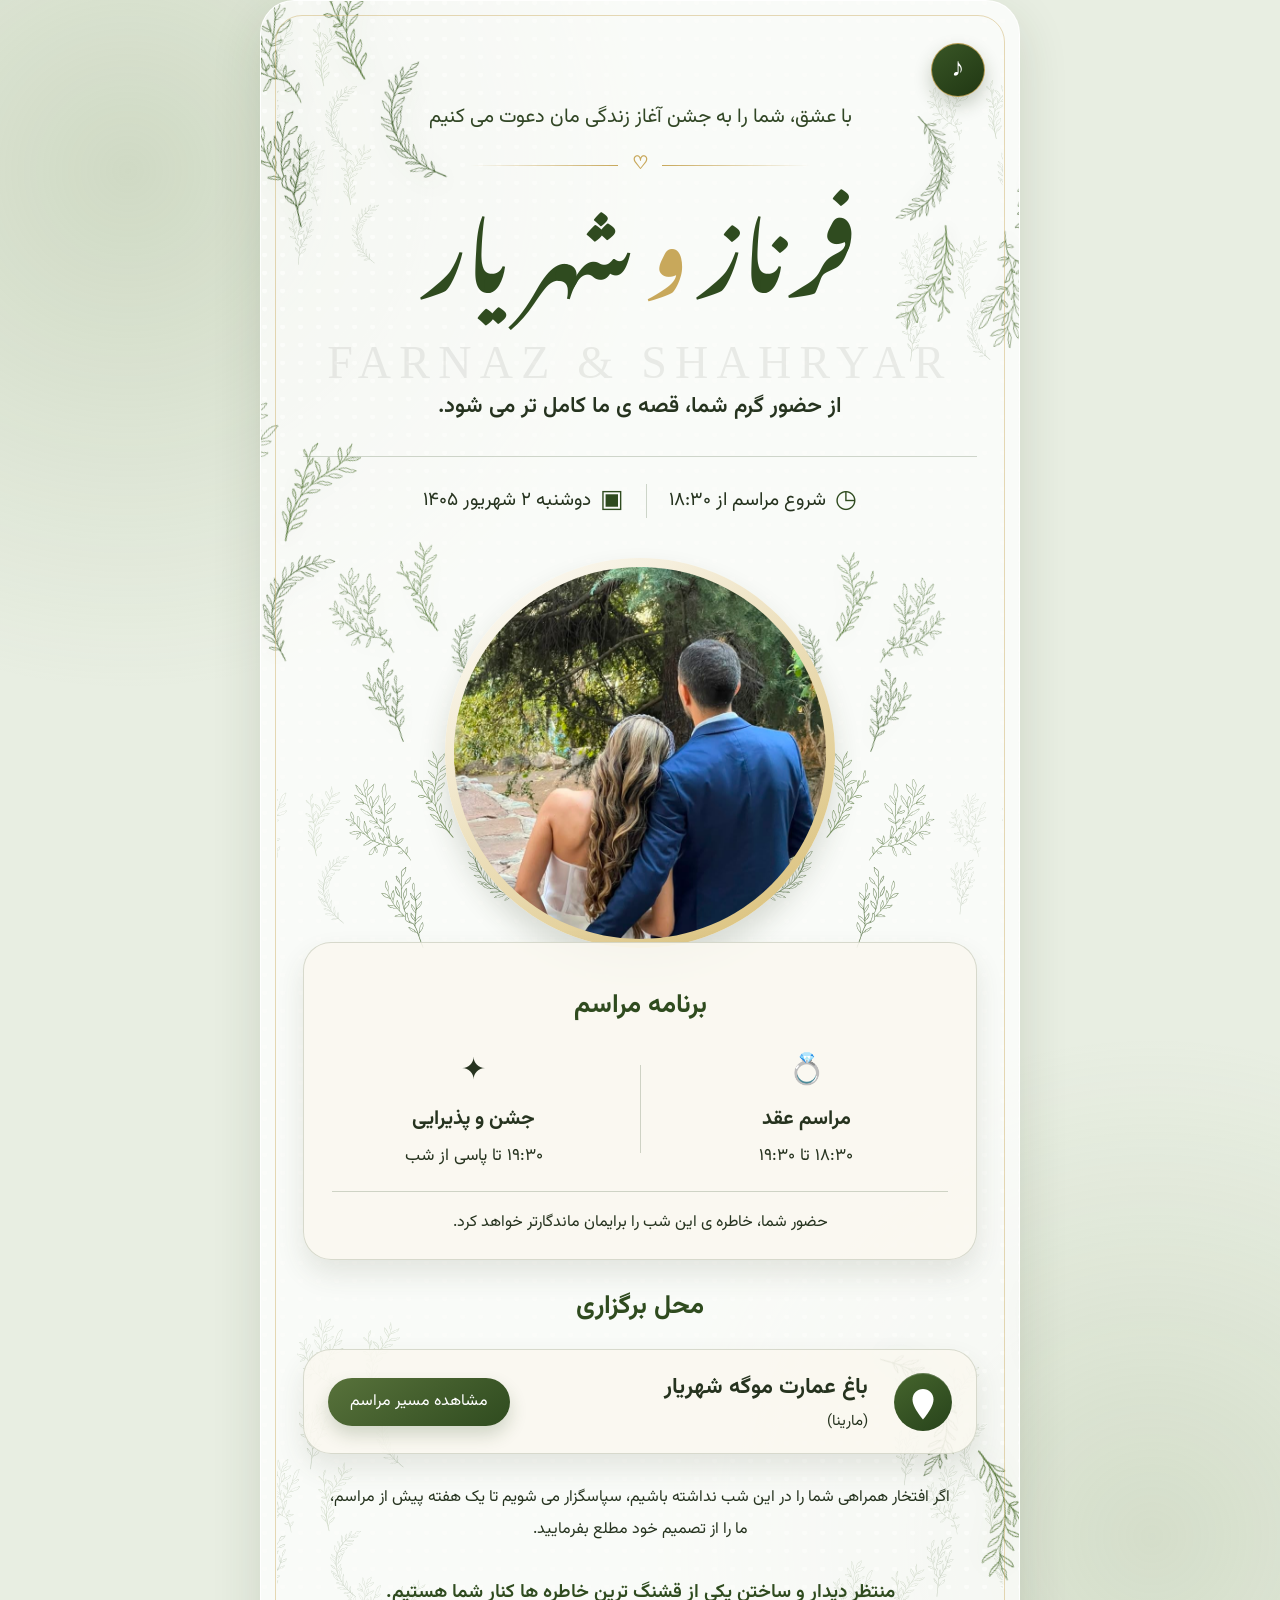
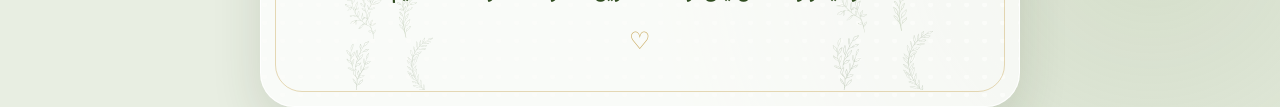
==== commit 98cb23dc: "Add falling leaves animation to invitation page for enhanced visual appeal" ====
--- a/index.html
+++ b/index.html
@@ -30,6 +30,25 @@
   </head>
   <body>
     <main class="invite" aria-label="کارت دعوت عروسی">
+      <div class="falling-leaves" aria-hidden="true">
+        <span class="falling-leaf"></span>
+        <span class="falling-leaf"></span>
+        <span class="falling-leaf"></span>
+        <span class="falling-leaf"></span>
+        <span class="falling-leaf"></span>
+        <span class="falling-leaf"></span>
+        <span class="falling-leaf"></span>
+        <span class="falling-leaf"></span>
+        <span class="falling-leaf"></span>
+        <span class="falling-leaf"></span>
+        <span class="falling-leaf"></span>
+        <span class="falling-leaf"></span>
+        <span class="falling-leaf"></span>
+        <span class="falling-leaf"></span>
+        <span class="falling-leaf"></span>
+        <span class="falling-leaf"></span>
+      </div>
+
       <div class="leaf leaf-top" aria-hidden="true"></div>
       <div class="leaf leaf-bottom" aria-hidden="true"></div>
       <div class="leaf leaf-side-left" aria-hidden="true"></div>
--- a/styles.css
+++ b/styles.css
@@ -46,6 +46,7 @@
 
 .invite {
   position: relative;
+  isolation: isolate;
   width: min(100%, 760px);
   margin: 0 auto;
   min-height: 100vh;
@@ -67,6 +68,312 @@
   border: 1px solid rgba(200, 168, 91, 0.44);
   border-radius: 27px;
   pointer-events: none;
+  z-index: 3;
+}
+
+.invite::after {
+  content: "";
+  position: absolute;
+  inset: 16px;
+  border-radius: 26px;
+  pointer-events: none;
+  opacity: 0.26;
+  z-index: 0;
+  background-image:
+    url("branch leaves.svg"),
+    url("branch leaves.svg"),
+    url("branch leaves.svg"),
+    url("branch leaves.svg"),
+    url("branch leaves.svg"),
+    url("branch leaves.svg"),
+    url("branch leaves.svg"),
+    url("branch leaves.svg"),
+    url("branch leaves.svg"),
+    url("branch leaves.svg"),
+    url("branch leaves.svg"),
+    url("branch leaves.svg");
+  background-repeat: no-repeat;
+  background-size:
+    108px 150px,
+    92px 132px,
+    100px 144px,
+    96px 136px,
+    106px 146px,
+    90px 126px,
+    112px 156px,
+    94px 132px,
+    104px 146px,
+    98px 138px,
+    88px 124px,
+    102px 142px;
+  background-position:
+    left -28px top -8px,
+    left 10px top 120px,
+    right -24px top 48px,
+    right 8px top 212px,
+    left -34px center,
+    right -36px center,
+    left 20px bottom 218px,
+    right 16px bottom 202px,
+    left -20px bottom 88px,
+    right -20px bottom 90px,
+    left 68px bottom -8px,
+    right 70px bottom -10px;
+}
+
+.music,
+.hero,
+.schedule,
+.location,
+.rsvp,
+.closing,
+.footer-heart {
+  position: relative;
+  z-index: 2;
+}
+
+.falling-leaves {
+  position: absolute;
+  inset: 0;
+  z-index: 1;
+  pointer-events: none;
+  overflow: hidden;
+}
+
+.falling-leaf {
+  --x: 50%;
+  --scale: 1;
+  --dur: 12s;
+  --delay: 0s;
+  --drift: 26px;
+  --spin: 260deg;
+  position: absolute;
+  top: -120px;
+  left: var(--x);
+  width: 92px;
+  height: 132px;
+  opacity: 0.52;
+  background: url("branch leaves.svg") center / contain no-repeat;
+  transform: translate3d(-50%, -12%, 0) scale(var(--scale)) rotate(0deg);
+  animation: leaf-fall var(--dur) linear infinite;
+  animation-delay: var(--delay);
+  will-change: transform;
+}
+
+.falling-leaf:nth-child(1) {
+  --x: 7%;
+  --scale: 0.82;
+  --dur: 11s;
+  --delay: -2s;
+  --drift: 38px;
+  --spin: 230deg;
+}
+
+.falling-leaf:nth-child(2) {
+  --x: 19%;
+  --scale: 0.98;
+  --dur: 10s;
+  --delay: -9s;
+  --drift: -34px;
+  --spin: -260deg;
+}
+
+.falling-leaf:nth-child(3) {
+  --x: 33%;
+  --scale: 0.9;
+  --dur: 12.5s;
+  --delay: -4s;
+  --drift: 22px;
+  --spin: 300deg;
+}
+
+.falling-leaf:nth-child(4) {
+  --x: 47%;
+  --scale: 1.08;
+  --dur: 10.5s;
+  --delay: -11s;
+  --drift: -24px;
+  --spin: -240deg;
+}
+
+.falling-leaf:nth-child(5) {
+  --x: 61%;
+  --scale: 0.88;
+  --dur: 13s;
+  --delay: -6s;
+  --drift: 30px;
+  --spin: 270deg;
+}
+
+.falling-leaf:nth-child(6) {
+  --x: 75%;
+  --scale: 1.02;
+  --dur: 11.5s;
+  --delay: -13s;
+  --drift: -28px;
+  --spin: -290deg;
+}
+
+.falling-leaf:nth-child(7) {
+  --x: 88%;
+  --scale: 0.94;
+  --dur: 12s;
+  --delay: -8s;
+  --drift: 20px;
+  --spin: 235deg;
+}
+
+.falling-leaf:nth-child(8) {
+  --x: 95%;
+  --scale: 0.8;
+  --dur: 13.5s;
+  --delay: -15s;
+  --drift: -18px;
+  --spin: -220deg;
+}
+
+.falling-leaf:nth-child(9) {
+  --x: 11%;
+  --scale: 0.78;
+  --dur: 14s;
+  --delay: -5s;
+  --drift: 28px;
+  --spin: 290deg;
+}
+
+.falling-leaf:nth-child(10) {
+  --x: 26%;
+  --scale: 0.96;
+  --dur: 12.5s;
+  --delay: -12s;
+  --drift: -30px;
+  --spin: -245deg;
+}
+
+.falling-leaf:nth-child(11) {
+  --x: 40%;
+  --scale: 0.86;
+  --dur: 11.2s;
+  --delay: -7s;
+  --drift: 24px;
+  --spin: 250deg;
+}
+
+.falling-leaf:nth-child(12) {
+  --x: 54%;
+  --scale: 1.05;
+  --dur: 13s;
+  --delay: -14s;
+  --drift: -26px;
+  --spin: -280deg;
+}
+
+.falling-leaf:nth-child(13) {
+  --x: 67%;
+  --scale: 0.92;
+  --dur: 11.8s;
+  --delay: -9s;
+  --drift: 22px;
+  --spin: 275deg;
+}
+
+.falling-leaf:nth-child(14) {
+  --x: 79%;
+  --scale: 1.0;
+  --dur: 12.2s;
+  --delay: -3s;
+  --drift: -20px;
+  --spin: -260deg;
+}
+
+.falling-leaf:nth-child(15) {
+  --x: 86%;
+  --scale: 0.82;
+  --dur: 14s;
+  --delay: -10s;
+  --drift: 18px;
+  --spin: 240deg;
+}
+
+.falling-leaf:nth-child(16) {
+  --x: 92%;
+  --scale: 0.88;
+  --dur: 13.5s;
+  --delay: -16s;
+  --drift: -16px;
+  --spin: -235deg;
+}
+
+.falling-leaf:nth-child(4n + 1) {
+  animation:
+    leaf-fall var(--dur) linear infinite,
+    leaf-pop 2.8s ease-in-out infinite;
+  animation-delay: var(--delay), calc(var(--delay) * 0.22);
+}
+
+.falling-leaf:nth-child(4n + 2) {
+  animation:
+    leaf-fall var(--dur) linear infinite,
+    leaf-pop 3.4s ease-in-out infinite;
+  animation-delay: var(--delay), calc(var(--delay) * 0.35);
+}
+
+.falling-leaf:nth-child(4n + 3) {
+  animation:
+    leaf-fall var(--dur) linear infinite,
+    leaf-pop 3.1s ease-in-out infinite;
+  animation-delay: var(--delay), calc(var(--delay) * 0.5);
+}
+
+.falling-leaf:nth-child(4n) {
+  animation:
+    leaf-fall var(--dur) linear infinite,
+    leaf-pop 2.6s ease-in-out infinite;
+  animation-delay: var(--delay), calc(var(--delay) * 0.15);
+}
+
+@keyframes leaf-fall {
+  0% {
+    transform: translate3d(-50%, -12%, 0) scale(calc(var(--scale) * 0.62)) rotate(-28deg);
+    opacity: 0;
+  }
+
+  10% {
+    opacity: 0.92;
+    transform: translate3d(-50%, 6vh, 0) scale(calc(var(--scale) * 1.18)) rotate(18deg);
+  }
+
+  28% {
+    transform: translate3d(calc(-50% + (var(--drift) * 0.35)), 28vh, 0) scale(calc(var(--scale) * 1.02)) rotate(calc(var(--spin) * 0.28));
+  }
+
+  58% {
+    transform: translate3d(calc(-50% + (var(--drift) * 0.72)), 62vh, 0) scale(var(--scale)) rotate(calc(var(--spin) * 0.68));
+  }
+
+  100% {
+    transform: translate3d(calc(-50% + var(--drift)), 120vh, 0) scale(calc(var(--scale) * 0.92)) rotate(var(--spin));
+    opacity: 0;
+  }
+}
+
+@keyframes leaf-pop {
+  0%,
+  62%,
+  100% {
+    filter: drop-shadow(0 8px 10px rgba(53, 74, 38, 0.12));
+    opacity: 0.45;
+  }
+
+  70% {
+    filter: drop-shadow(0 12px 14px rgba(53, 74, 38, 0.2));
+    opacity: 0.9;
+  }
+
+  76% {
+    filter: drop-shadow(0 10px 12px rgba(53, 74, 38, 0.16));
+    opacity: 0.7;
+  }
 }
 
 .leaf {
@@ -74,6 +381,7 @@
   width: 300px;
   height: 240px;
   opacity: 1;
+  z-index: 1;
   pointer-events: none;
   background: url("branch leaves.svg") center / contain no-repeat;
   filter: drop-shadow(0 8px 10px rgba(53, 74, 38, 0.12));
@@ -546,8 +854,49 @@
     border-radius: 20px;
   }
 
+  .invite::after {
+    inset: 10px;
+    opacity: 0.32;
+    background-size:
+      90px 128px,
+      82px 118px,
+      86px 122px,
+      84px 120px,
+      90px 128px,
+      80px 114px,
+      92px 132px,
+      82px 118px,
+      88px 124px,
+      84px 120px,
+      78px 110px,
+      88px 124px;
+    background-position:
+      left -36px top 4px,
+      left 4px top 102px,
+      right -34px top 42px,
+      right 2px top 180px,
+      left -40px center,
+      right -42px center,
+      left 8px bottom 206px,
+      right 6px bottom 196px,
+      left -24px bottom 80px,
+      right -24px bottom 80px,
+      left 34px bottom -4px,
+      right 34px bottom -4px;
+  }
+
   .music {
     right: 18px;
+  }
+
+  .falling-leaf {
+    opacity: 0.48;
+    width: 82px;
+    height: 116px;
+  }
+
+  .falling-leaf:nth-child(n + 11) {
+    display: none;
   }
 
   .meta {
@@ -566,6 +915,54 @@
     display: none;
   }
 
+  .leaf-top,
+  .leaf-bottom {
+    display: block;
+    width: 170px;
+    height: 140px;
+    opacity: 0.26;
+  }
+
+  .leaf-top {
+    top: -18px;
+    left: -64px;
+    transform: rotate(-16deg) scale(1);
+  }
+
+  .leaf-bottom {
+    right: -76px;
+    bottom: 88px;
+    transform: rotate(164deg) scale(1.02);
+  }
+
+  .photo::before,
+  .photo::after {
+    opacity: 0.46;
+    width: 170px;
+    height: 170px;
+    bottom: -10px;
+    background-image: url("branch leaves.svg"), url("branch leaves.svg"), url("branch leaves.svg");
+    background-repeat: no-repeat, no-repeat, no-repeat;
+    background-size: 94px 132px, 64px 92px, 64px 92px;
+    z-index: 1;
+    pointer-events: none;
+  }
+
+  .photo img {
+    position: relative;
+    z-index: 2;
+  }
+
+  .photo::before {
+    left: -72px;
+    background-position: left 70% bottom 0, right 8px top 12px, left 16px top 2px;
+  }
+
+  .photo::after {
+    right: -72px;
+    background-position: right 70% bottom 0, left 8px top 12px, right 16px top 2px;
+  }
+
   .schedule {
     padding-inline: 18px;
   }
@@ -583,3 +980,9 @@
     width: 100%;
   }
 }
+
+@media (prefers-reduced-motion: reduce) {
+  .falling-leaf {
+    animation: none;
+  }
+}
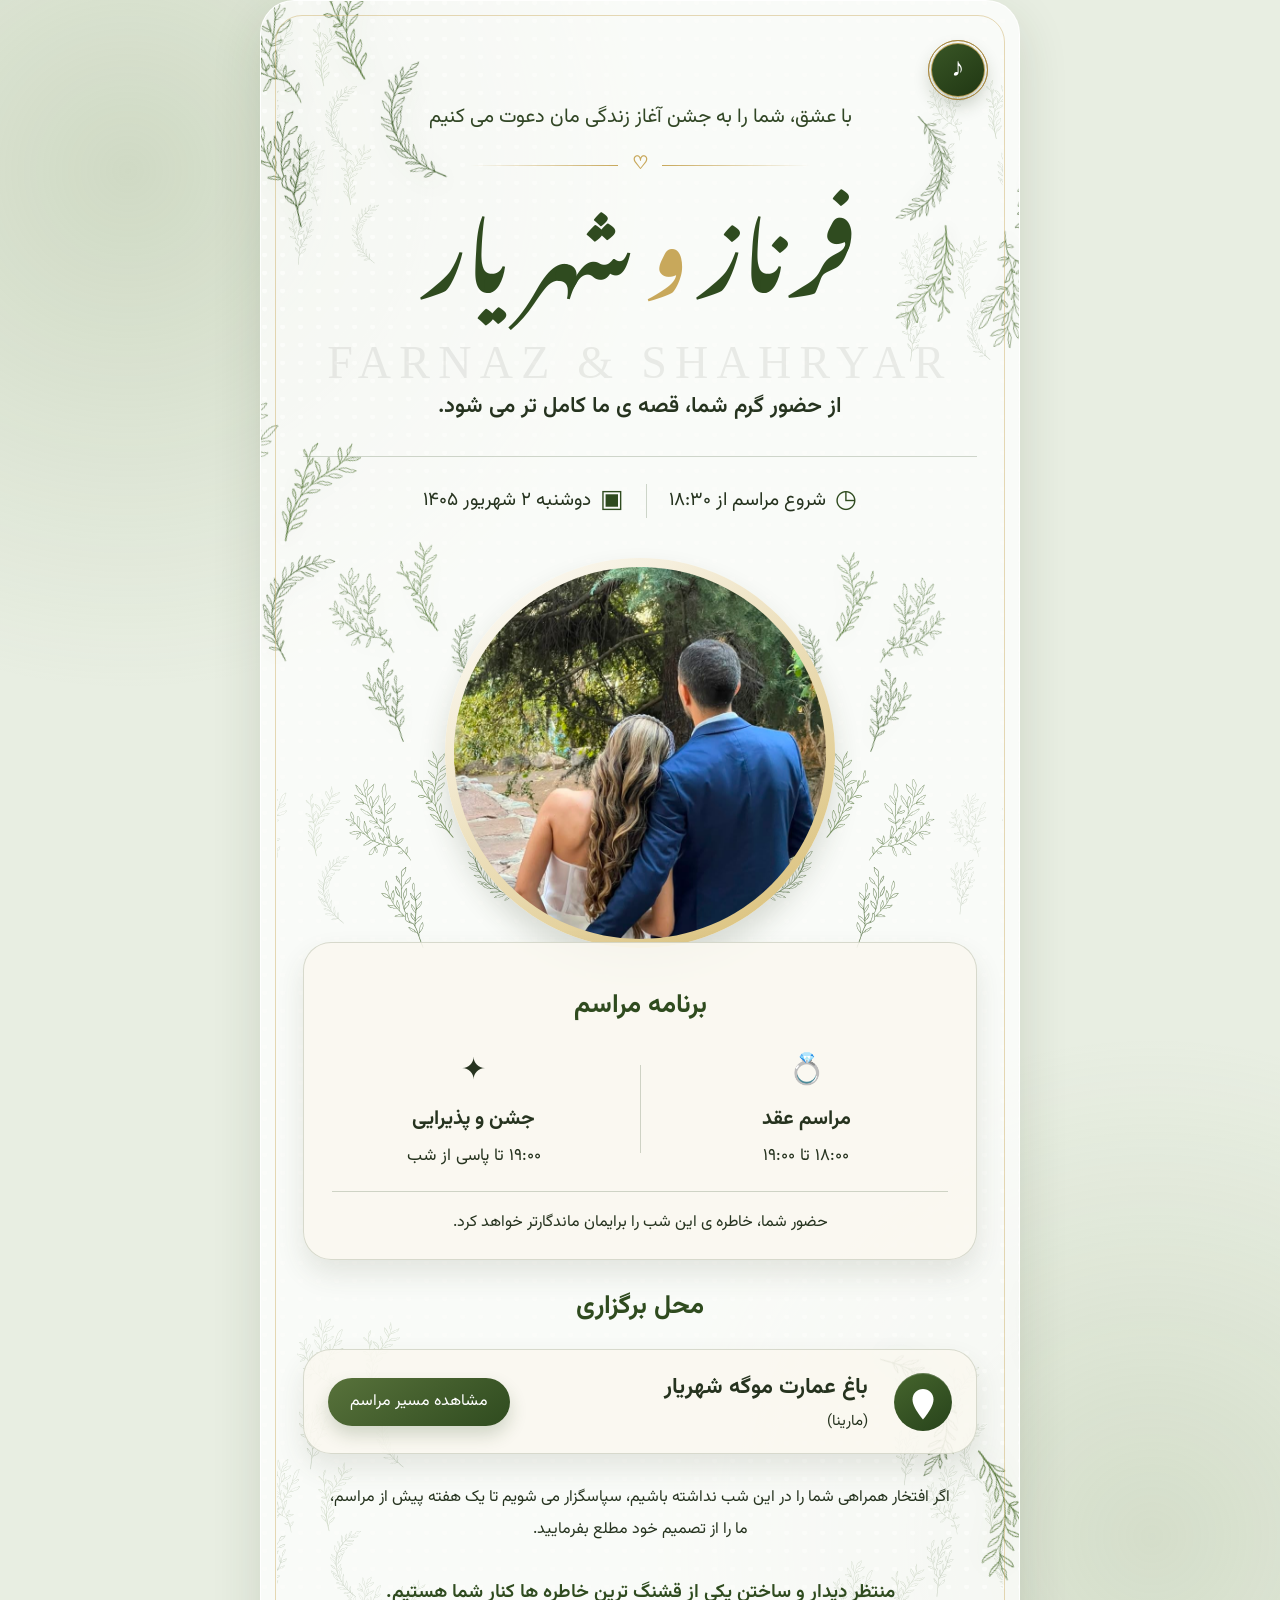
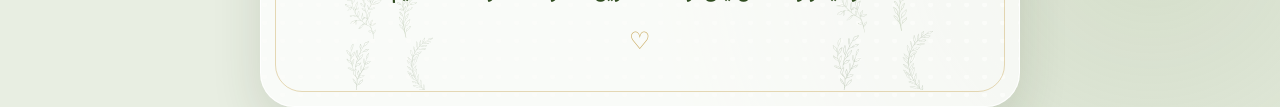
==== commit 41f9b523: "Update wedding schedule times for accuracy" ====
--- a/index.html
+++ b/index.html
@@ -89,13 +89,13 @@
           <div class="schedule-item">
             <div class="schedule-icon">💍</div>
             <strong>مراسم عقد</strong>
-            <span>۱۸:۳۰ تا ۱۹:۳۰</span>
+            <span>۱۸:۰۰ تا ۱۹:۰۰</span>
           </div>
           <div class="vertical-line"></div>
           <div class="schedule-item">
             <div class="schedule-icon">✦</div>
             <strong>جشن و پذیرایی</strong>
-            <span>۱۹:۳۰ تا پاسی از شب</span>
+            <span>۱۹:۰۰ تا پاسی از شب</span>
           </div>
         </div>
         <p>حضور شما، خاطره ی این شب را برایمان ماندگارتر خواهد کرد.</p>
--- a/styles.css
+++ b/styles.css
@@ -376,6 +376,19 @@
   }
 }
 
+@keyframes music-attention {
+  0%,
+  100% {
+    transform: scale(1);
+    box-shadow: 0 8px 18px rgba(33, 55, 20, 0.24);
+  }
+
+  50% {
+    transform: scale(1.12);
+    box-shadow: 0 0 0 8px rgba(168, 134, 61, 0.18), 0 10px 24px rgba(33, 55, 20, 0.34);
+  }
+}
+
 .leaf {
   position: absolute;
   width: 300px;
@@ -457,8 +470,27 @@
 }
 
 .music-note {
+  position: relative;
+  z-index: 1;
   font-size: 26px;
   line-height: 1;
+}
+
+.music:not(.is-playing) {
+  animation: music-attention 1.35s ease-in-out infinite;
+}
+.music:not(.is-playing)::before,
+.music:not(.is-playing)::after {
+  content: "";
+  position: absolute;
+  inset: -4px;
+  border: 1px solid rgba(168, 134, 61, 0.8);
+  border-radius: 50%;
+  pointer-events: none;
+  animation: music-bubble 1.8s ease-out infinite;
+}
+.music:not(.is-playing)::after {
+  animation-delay: 0.9s;
 }
 
 .music.is-playing {
@@ -466,6 +498,82 @@
   transform: scale(1.04);
 }
 
+.music-note-bubble {
+  position: absolute;
+  top: 50%;
+  left: 50%;
+  z-index: 1;
+  color: #f9e4a4;
+  font-family: Georgia, serif;
+  font-size: var(--note-size, 23px);
+  text-shadow: 0 3px 7px rgba(255, 253, 245, 0.9);
+  pointer-events: none;
+  animation: music-note-rise var(--note-duration, 1.8s) ease-out forwards;
+}
+
+.music.is-playing::before,
+.music.is-playing::after {
+  content: "";
+  position: absolute;
+  inset: -3px;
+  border: 1px solid rgba(255, 244, 191, 0.8);
+  border-radius: 50%;
+  pointer-events: none;
+  animation: music-playing-wave 1.6s ease-out infinite;
+}
+
+.music.is-playing::after {
+  animation-delay: 0.8s;
+}
+
+
+@keyframes music-bubble {
+  0% {
+    opacity: 0;
+    transform: scale(0.82);
+  }
+
+  22% {
+    opacity: 0.72;
+  }
+
+  100% {
+    opacity: 0;
+    transform: scale(1.7);
+  }
+}
+
+@keyframes music-playing-wave {
+  0% {
+    opacity: 0;
+    transform: scale(0.88);
+  }
+
+  24% {
+    opacity: 0.85;
+  }
+
+  100% {
+    opacity: 0;
+    transform: scale(1.52);
+  }
+}
+
+@keyframes music-note-rise {
+  0% {
+    opacity: 0;
+    transform: translate(calc(-50% + var(--note-x)), -20%) rotate(-10deg) scale(0.75);
+  }
+
+  18% {
+    opacity: 1;
+  }
+
+  100% {
+    opacity: 0;
+    transform: translate(calc(-50% + var(--note-drift)), -105px) rotate(18deg) scale(1.12);
+  }
+}
 .hero {
   text-align: center;
   padding-top: 42px;
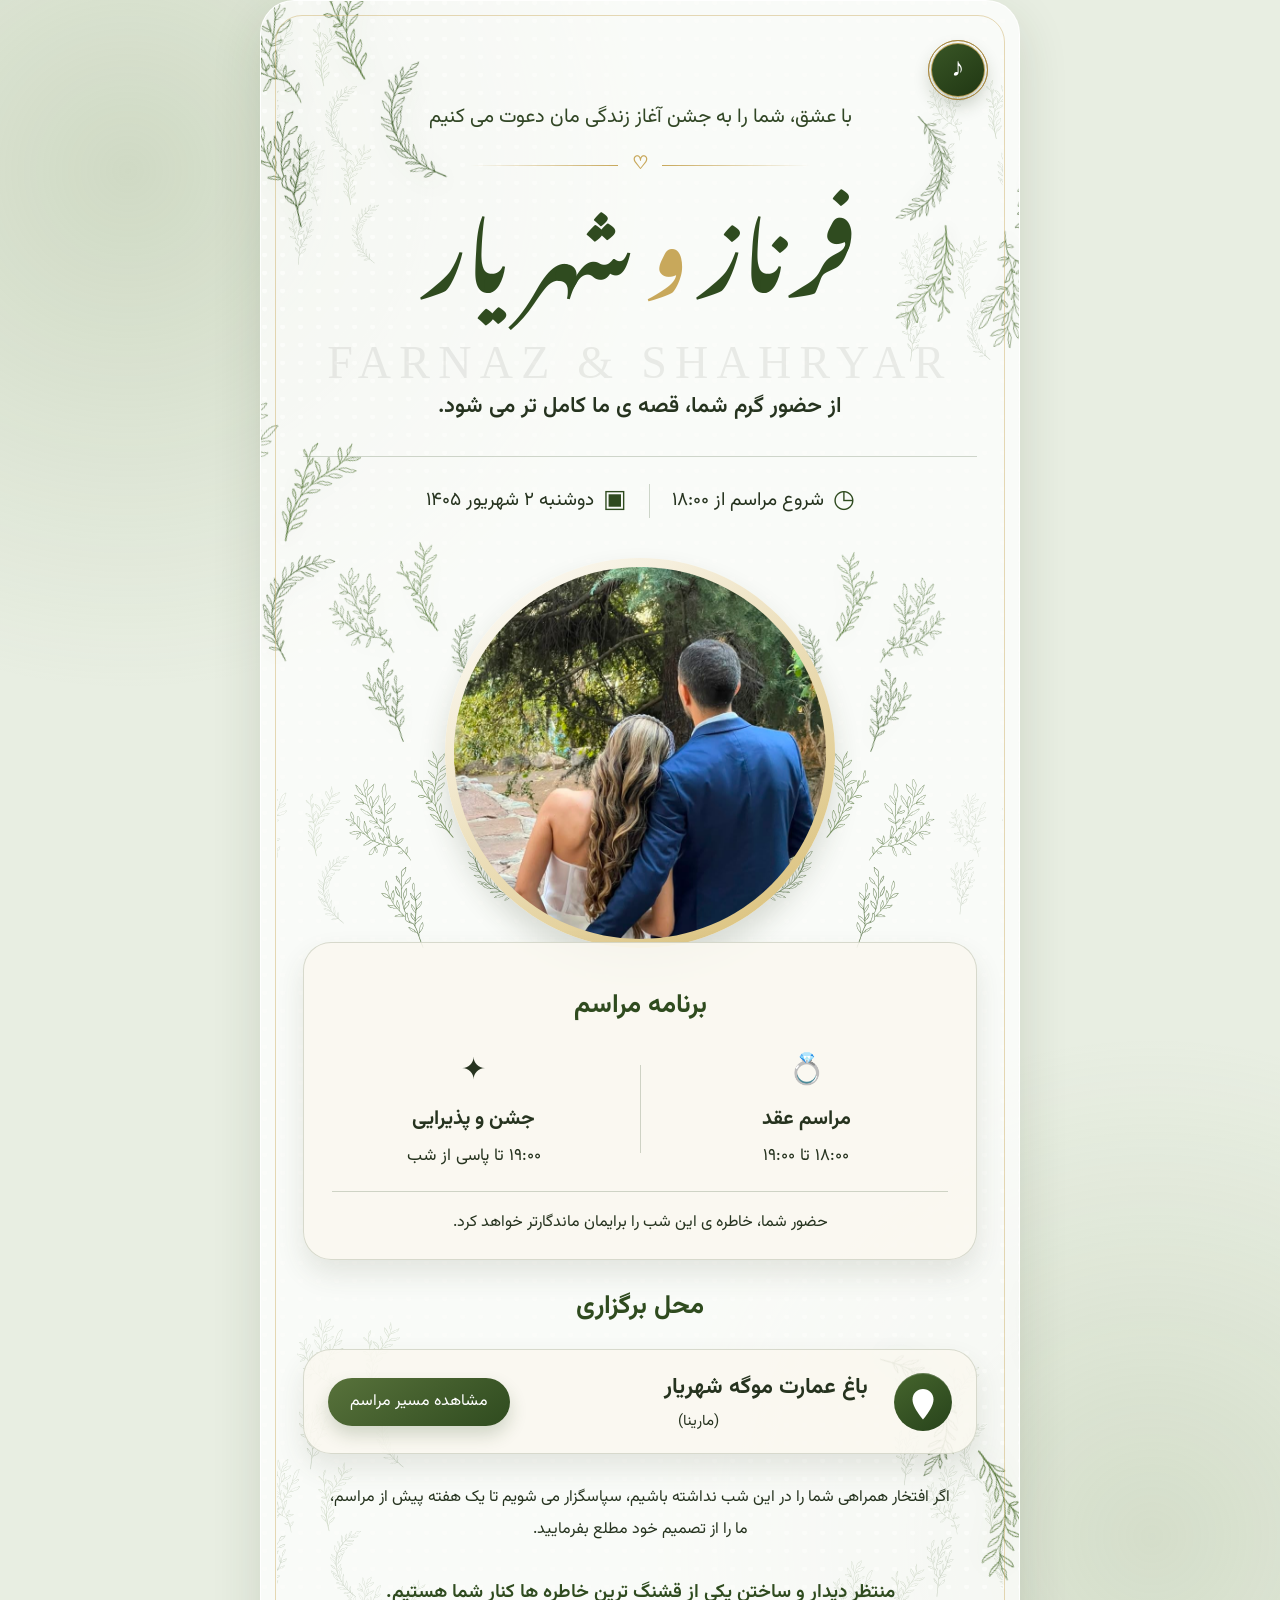
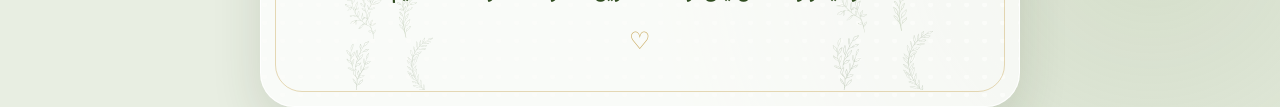
==== commit e824c93e: "Update ceremony start time to 18:00 for accuracy" ====
--- a/index.html
+++ b/index.html
@@ -73,7 +73,7 @@
         <p class="warm">از حضور گرم شما، قصه ی ما کامل تر می شود.</p>
 
         <div class="meta">
-          <div><span class="icon">◷</span> شروع مراسم از ۱۸:۳۰</div>
+          <div><span class="icon">◷</span> شروع مراسم از ۱۸:۰۰</div>
           <div class="meta-sep"></div>
           <div><span class="icon">▣</span> دوشنبه ۲ شهریور ۱۴۰۵</div>
         </div>
--- a/styles.css
+++ b/styles.css
@@ -828,6 +828,9 @@
 
 .address span {
   font-size: 15px;
+  display: block;
+  width: 100%;
+  text-align: center;
 }
 
 .route {
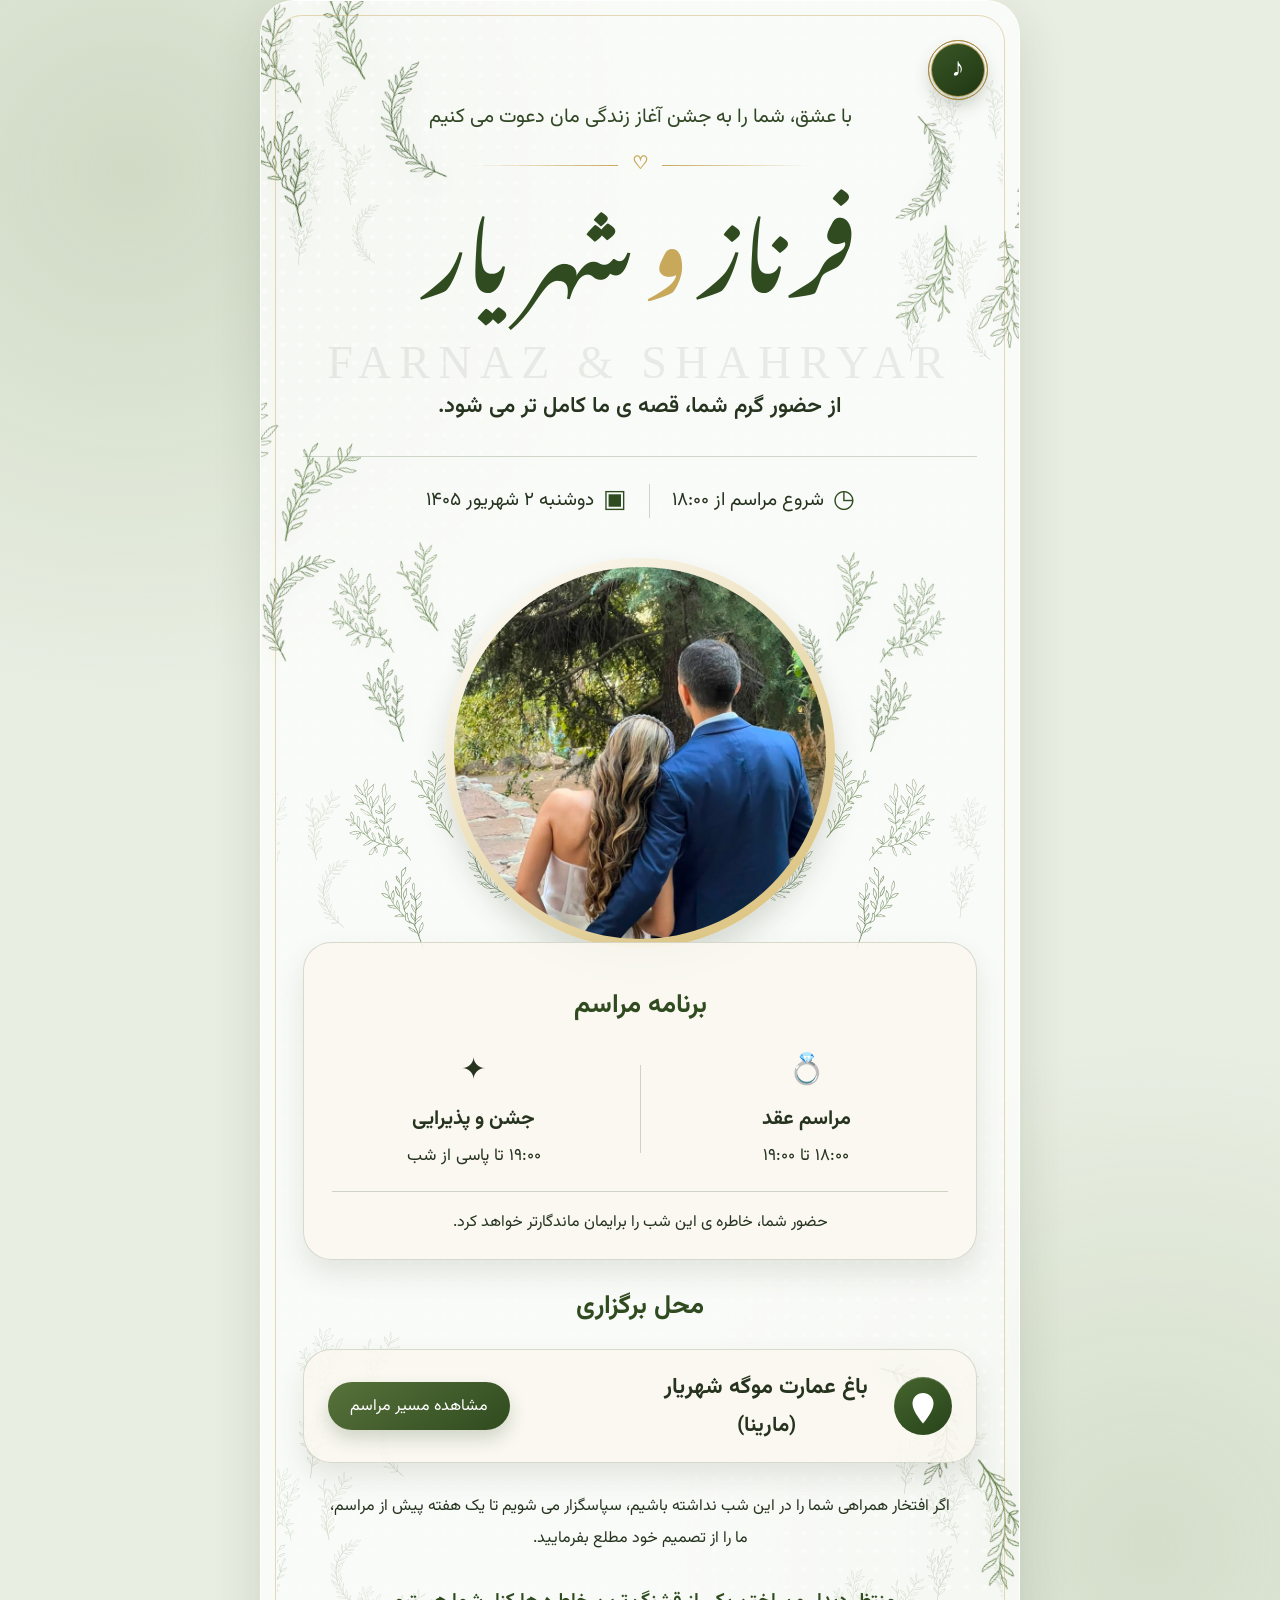
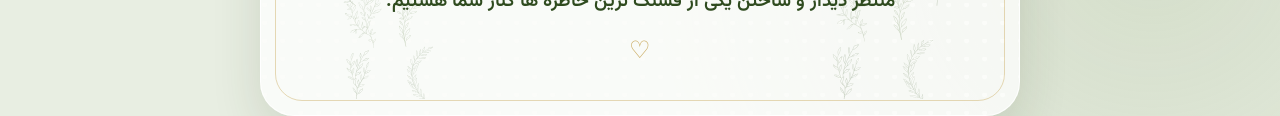
==== commit 66edc39b: "Enhance address display by bolding and enlarging the Marina text for better visibility" ====
--- a/index.html
+++ b/index.html
@@ -112,7 +112,7 @@
           </div>
           <div class="address">
             <strong>باغ عمارت موگه شهریار </strong>
-            <span> (مارینا)</span>
+            <span style="font-weight: bold; font-size: 1.3em;"> (مارینا)</span>
           </div>
           <button id="addressBtn" class="route" type="button" aria-haspopup="dialog">مشاهده مسیر مراسم</button>
         </div>
--- a/styles.css
+++ b/styles.css
@@ -820,6 +820,8 @@
 .address {
   display: grid;
   gap: 5px;
+  width: max-content;
+  max-width: 100%;
 }
 
 .address strong {
